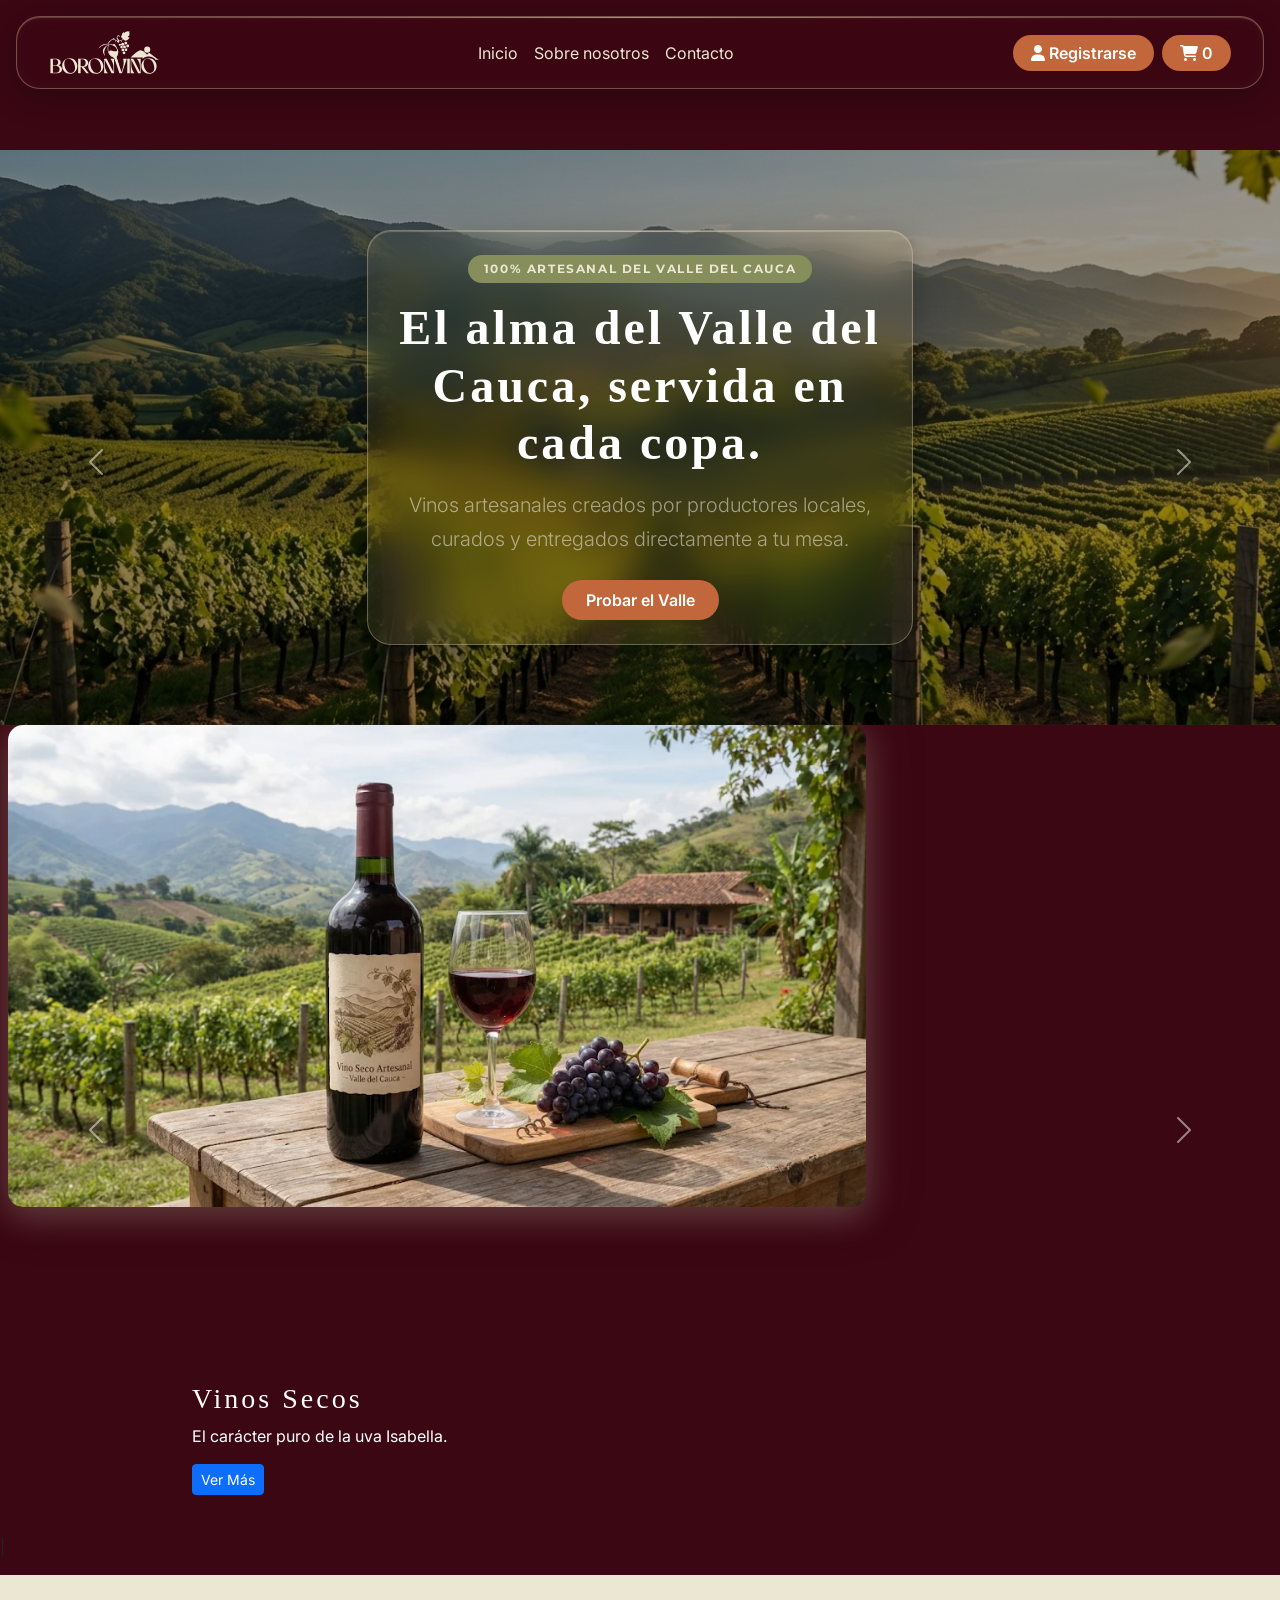
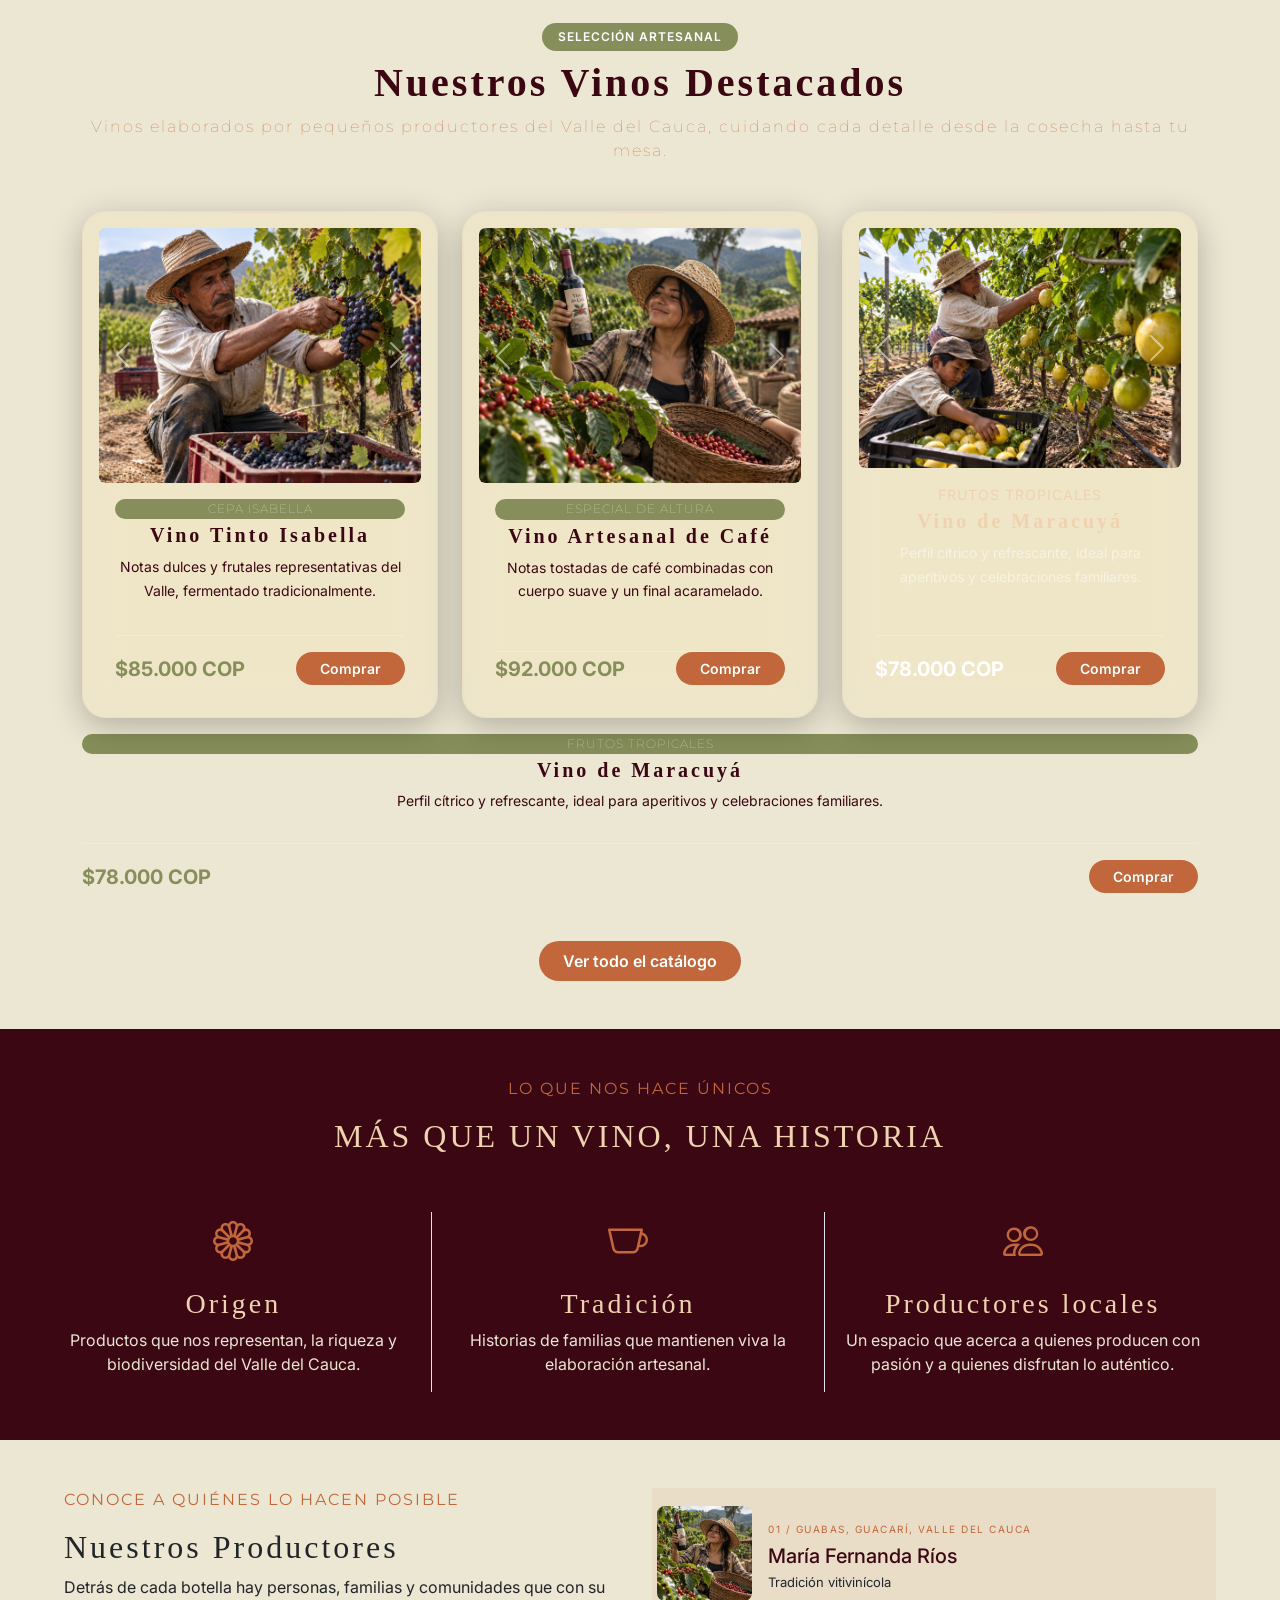
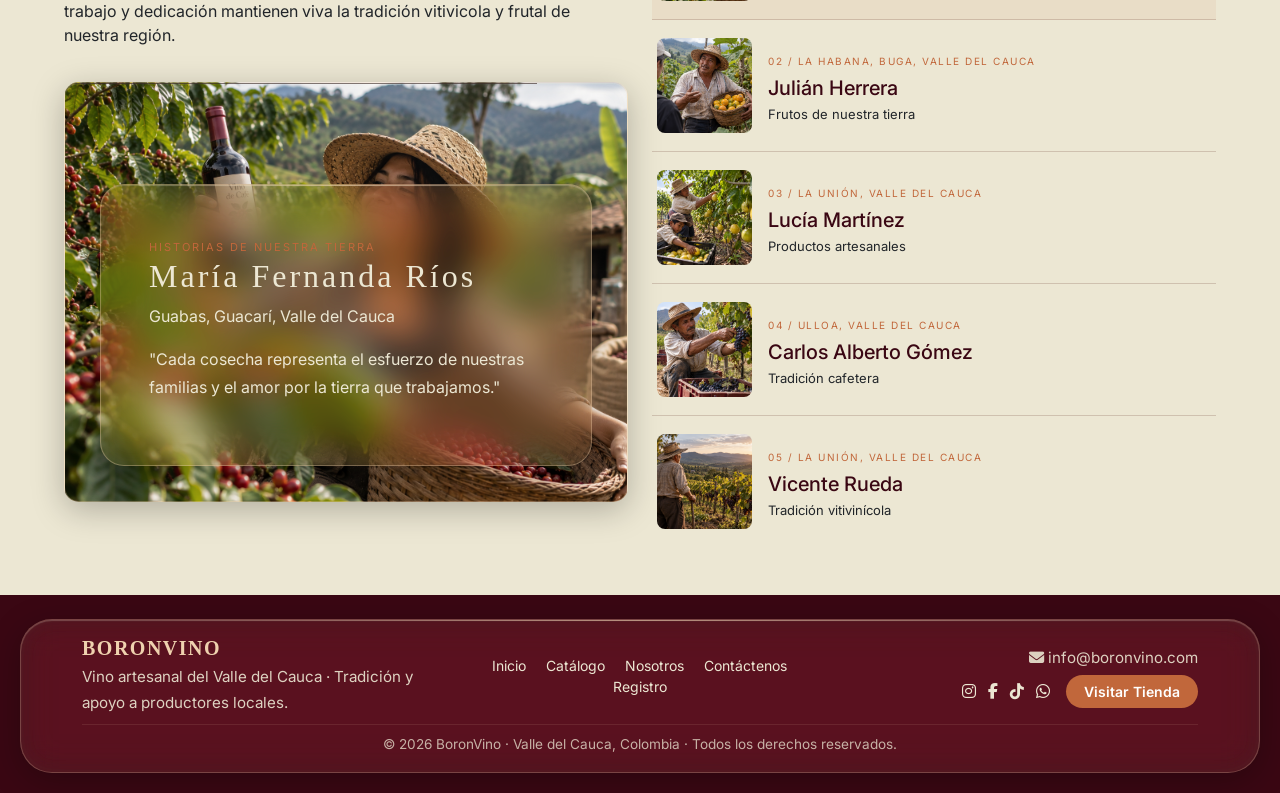
==== index.html @ 5abb2cca "Add images para carrusel Inicio - add 2 lineas de estilo para w/h del carrusel" ====
<!DOCTYPE html>
<html lang="es">

<head>
    <meta charset="UTF-8">
    <meta name="viewport" content="width=device-width, initial-scale=1.0">

    <title>Inicio | BoronVino</title>

    <!-- Google Fonts: Inter -->
    <link rel="preconnect" href="https://fonts.googleapis.com">
    <link rel="preconnect" href="https://fonts.gstatic.com" crossorigin>
    <link href="https://fonts.googleapis.com/css2?family=Inter:wght@400;500;600;700&display=swap" rel="stylesheet">
    <link href="https://fonts.googleapis.com/css2?family=Montserrat:wght@400;500;600;700&display=swap" rel="stylesheet">
    <link rel="stylesheet" href="https://cdn.jsdelivr.net/npm/bootstrap-icons@1.11.3/font/bootstrap-icons.min.css">

    <!-- Font awesome -->
    <link rel="stylesheet" href="https://cdnjs.cloudflare.com/ajax/libs/font-awesome/6.5.2/css/all.min.css">

    <!-- Bootstrap 5 -->
    <link href="https://cdn.jsdelivr.net/npm/bootstrap@5.3.8/dist/css/bootstrap.min.css" rel="stylesheet"
        integrity="sha384-sRIl4kxILFvY47J16cr9ZwB07vP4J8+LH7qKQnuqkuIAvNWLzeN8tE5YBujZqJLB" crossorigin="anonymous">

    <!-- Estilos propios -->
    <link href="assets/styles.css" rel="stylesheet">
</head>

<body class="body-solid">

    <!-- HEADER FLOTANTE -->
    <header class="header-flotante-container p-2">
        <nav class="navbar cristal navbar-expand-lg navbar-dark">
            <div class="container">
                <!-- Logo-->
                <a href="index.html" class="navbar-brand">
                    <img src="assets/imagenes/logos/logonegativo.svg" alt="Isotipo BoronVino en negativo">
                </a>
                <!-- Menu hamburguesa-->
                <button class="navbar-toggler" type="button" data-bs-toggle="collapse" data-bs-target="#menuBoronVino"
                    aria-controls="menuBoronVino" aria-expanded="false" aria-label="Abrir menú de navegación">
                    <span class="navbar-toggler-icon"></span>
                </button>


                <div class="collapse navbar-collapse" id="menuBoronVino">

                    <ul class="navbar-nav mx-auto nav-links-bv">
                        <li class="nav-item">
                            <a class="texto-blanco nav-link" href="index.html">Inicio</a>
                        </li>
                        <li class="nav-item">
                            <a class="texto-blanco nav-link" href="sobre-nosotros.html">Sobre nosotros</a>
                        </li>
                        <li class="nav-item">
                            <a class="texto-blanco nav-link" href="contactanos.html">Contacto</a>
                        </li>
                    </ul>

                    <div class="nav-acciones d-flex align-items-center gap-2">

                        <a href="registro/registro.html" class="btn btn-terracota" aria-label="Iniciar sesión">
                            <i class="fa-solid fa-user"></i>
                            <span class="btn-login-texto">Registrarse</span>
                        </a>

                        <a href="carrito/carrito.html" class="btn btn-terracota position-relative btn-carrito"
                            aria-label="Carrito de compras, 0 productos">
                            <i class="fa-solid fa-cart-shopping"></i>
                            <span class="carrito-badge">0</span>
                        </a>
                    </div>

                </div>
            </div>
        </nav>
    </header>

    <main class="main">

        <!-- Para el aside -->
        

        <!-- BANNER -->
        <section class="bannerValle d-flex align-items-center justify-content-center text-center">
            <div class="container">
                <div class="row justify-content-center">
                    <div class="col-lg-6 col-lg-6 mx-auto">

                        <div class="cristal p-4">

                            <span class="pastillaValle badge text-dark text-uppercase px-3 py-2 mb-3 rounded-pill">
                                100% Artesanal del Valle del Cauca
                            </span>

                            <h1 class="display-5 fw-bold text-white mb-3">
                                El alma del Valle del Cauca, servida en cada copa.
                            </h1>

                            <p class="lead text-white-50 mb-4">
                                Vinos artesanales creados por productores locales, curados y entregados directamente a
                                tu mesa.
                            </p>

                            <div class="d-flex flex-column flex-sm-row justify-content-center gap-3">
                                <a href="#" class="btn btn-terracota px-4 py-2">Probar el Valle</a>
                            </div>

                        </div>

                    </div>
                </div>
            </div>


        </section>

        <!-- CATEGORIAS -->
        <section>

            <!-- Carrusel para imagenes principales de Categorias -->
            <div id="carruselVinos" class="carousel slide  carrusel-valle" data-bs-ride="carousel">
                <div class="carousel-inner">

                    <!-- Cat: Vinos Secos -->
                    <div class="carousel-item text-center active">
                        <div class="categ-vino mx-2">
                            <img src="assets/imagenes/images-categorias-inicio/vino_seco_banner.webp" class="d-block w-100" alt="Vinos Secos">
                            <div class="carousel-caption text-start">
                                <h3>Vinos Secos</h3>
                                <p>El carácter puro de la uva Isabella.</p>
                                <a href="#" class="btn btn-primary btn-sm">Ver Más</a>
                            </div>
                        </div>
                    </div>

                    <!-- Cat: Vinos Semisecos -->
                    <div class="carousel-item text-center">
                        <div class="categ-vino mx-2">
                            <img src="assets/imagenes/images-categorias-inicio/vino_semiseco_banner.webp" class="d-block w-100" alt="Vinos Semisecos">
                            <div class="carousel-caption text-start">
                                <h3>Vinos Semisecos</h3>
                                <p>Equilibrio perfecto de acidez y dulzor.</p>
                                <a href="#" class="btn btn-primary btn-sm">Ver Más</a>
                            </div>
                        </div>
                    </div>

                    <!-- Cat: Vinos Dulces / Abocados -->
                    <div class="carousel-item text-center">
                        <div class="categ-vino mx-2">
                            <img src="assets/imagenes/images-categorias-inicio/vino_dulce_banner.webp" class="d-block w-100" alt="Vinos Dulces">
                            <div class="carousel-caption text-start">
                                <h3>Vinos Dulces / Abocados</h3>
                                <p>La tradición más suave del Valle.</p>
                                <a href="#" class="btn btn-primary btn-sm">Ver Más</a>
                            </div>
                        </div>
                    </div>

                    <!-- Cat: Vinos de Frutas Tropicales y Cítricas -->
                    <div class="carousel-item text-center">
                        <div class="categ-vino mx-2">
                            <img src="assets/imagenes/images-categorias-inicio/vino_citrico_banner.webp" class="d-block w-100" alt="Vinos Dulces">
                            <div class="carousel-caption text-start">
                                <h3>Vinos de Frutas Tropicales y Cítricas</h3>
                                <p>La tradición más suave del Valle.</p>
                                <a href="#" class="btn btn-primary btn-sm">Ver Más</a>
                            </div>
                        </div>
                    </div>

                </div>

                <!-- Controles (Flechas) -->
                <button class="carousel-control-prev" type="button" data-bs-target="#carruselVinos"
                    data-bs-slide="prev">
                    <span class="carousel-control-prev-icon" aria-hidden="true"></span>
                    <span class="visually-hidden">Anterior</span>
                </button>
                <button class="carousel-control-next" type="button" data-bs-target="#carruselVinos"
                    data-bs-slide="next">
                    <span class="carousel-control-next-icon" aria-hidden="true"></span>
                    <span class="visually-hidden">Siguiente</span>
                </button>
            </div> |
        </section>

        <!-- PRODUCTOS DESTACADOS (JOHAN) -->
        <section id="productos" class="productores-social py-5 mt-3" aria-labelledby="titulo-destacados">
            <div class="container">

                <!-- Encabezado adaptado a la identidad de BoronVino -->
                <div class="text-center mb-5">
                    <span class="badge rounded-pill text-uppercase px-3 py-2 mb-2 badge-artesanal">Selección
                        Artesanal</span>
                    <h2 id="titulo-destacados" class="title texto-vino display-6 fw-bold">Nuestros Vinos Destacados
                    </h2>
                    <p class="subtitle texto-terracota mx-auto">
                        Vinos elaborados por pequeños productores del Valle del Cauca, cuidando cada detalle desde la
                        cosecha hasta tu mesa.
                    </p>
                </div>

                <!-- Rejilla de tarjetas con Carrusel Automático + Flechas -->
                <div class="row g-4 justify-content-center">

                    <!-- Tarjeta 1: Vino Isabella -->
                    <div class="col-12 col-md-6 col-lg-4">
                        <article class="card h-100 cristal text-center p-3">
                            <div id="carruselProd1" class="carousel slide" data-bs-ride="carousel"
                                data-bs-interval="3500">
                                <div class="carousel-inner rounded">

                                    <!-- Diapositiva 1: Productora -->
                                    <div class="carousel-item active">
                                        <img src="assets/imagenes/images-productores/prod-4.png"
                                            class="d-block w-100 rounded img-carrusel-card"
                                            alt="Productora de uva Isabella">
                                    </div>

                                    <!-- Diapositiva 2: Botella -->
                                    <div class="carousel-item">
                                        <img src="assets/imagenes/images-carrusel-aboutUs/foto-vinoUva-aboutUs.png"
                                            class="d-block mx-auto img-fluid img-carrusel-botella"
                                            alt="Botella de Vino Isabella">
                                    </div>

                                    <!-- Diapositiva 3: Video local integrado en el marco -->
                                    <div class="carousel-item">
                                        <video class="d-block w-100 rounded video-carrusel-card" autoplay loop muted
                                            playsinline style="height: 220px; object-fit: cover;">
                                            <source src="assets/video/vid-isabella.mp4" type="video/mp4">
                                        </video>
                                    </div>

                                </div>

                                <!-- Flechas de navegación -->
                                <button class="carousel-control-prev" type="button" data-bs-target="#carruselProd1"
                                    data-bs-slide="prev">
                                    <span class="carousel-control-prev-icon" aria-hidden="true"></span>
                                    <span class="visually-hidden">Anterior</span>
                                </button>
                                <button class="carousel-control-next" type="button" data-bs-target="#carruselProd1"
                                    data-bs-slide="next">
                                    <span class="carousel-control-next-icon" aria-hidden="true"></span>
                                    <span class="visually-hidden">Siguiente</span>
                                </button>
                            </div>

                            <!-- Contenido de la tarjeta -->
                            <div class="card-body d-flex flex-column pt-3 text-center">
                                <span class="pastillaValle subtitle rounded-pill badge text-dark small mb-1"
                                    style="letter-spacing: 1px;">CEPA
                                    ISABELLA</span>
                                <h3 class="title texto-vino h5 fw-bold titulo-vino"
                                    style="font-family: serif;">Vino Tinto Isabella
                                </h3>
                                <p class="texto-vino small flex-grow-1">
                                    Notas dulces y frutales representativas del Valle, fermentado
                                    tradicionalmente.
                                </p>
                                <div
                                    class="d-flex justify-content-between align-items-center mt-3 pt-3 border-top border-light-subtle">
                                    <span class="texto-oliva fw-bold fs-5">$85.000 COP</span>
                                    <a href="contactanos.html"
                                        class="btn btn-sm btn-terracota px-4 rounded-pill">Comprar</a>
                                </div>
                            </div>
                        </article>
                    </div>

                    <!-- Tarjeta 2: Vino de Café -->
                    <div class="col-12 col-md-6 col-lg-4">
                        <article class="card h-100 cristal text-center p-3">
                            <div id="carruselProd2" class="carousel slide" data-bs-ride="carousel"
                                data-bs-interval="3500">
                                <div class="carousel-inner rounded">

                                    <!-- Diapositiva 1: Productor -->
                                    <div class="carousel-item active">
                                        <img src="assets/imagenes/images-productores/prod-1.png"
                                            class="d-block w-100 rounded img-carrusel-card" alt="Productor de café">
                                    </div>

                                    <!-- Diapositiva 2: Botella de vino -->
                                    <div class="carousel-item">
                                        <img src="assets/imagenes/images-carrusel-aboutUs/foto-vinoCafe-aboutUs.png"
                                            class="d-block mx-auto img-fluid img-carrusel-botella"
                                            alt="Botella de Vino de Café">
                                    </div>

                                    <!-- Diapositiva 3: Video Café -->
                                    <div class="carousel-item">
                                        <video class="d-block w-100 rounded video-carrusel-card" autoplay loop muted
                                            playsinline style="height: 220px; object-fit: cover;">
                                            <source src="assets/video/vid-cafe.mp4" type="video/mp4">
                                        </video>
                                    </div>

                                </div>

                                <!-- Flechas de navegación -->
                                <button class="carousel-control-prev" type="button" data-bs-target="#carruselProd2"
                                    data-bs-slide="prev">
                                    <span class="carousel-control-prev-icon" aria-hidden="true"></span>
                                    <span class="visually-hidden">Anterior</span>
                                </button>
                                <button class="carousel-control-next" type="button" data-bs-target="#carruselProd2"
                                    data-bs-slide="next">
                                    <span class="carousel-control-next-icon" aria-hidden="true"></span>
                                    <span class="visually-hidden">Siguiente</span>
                                </button>
                            </div>

                            <div class="card-body d-flex flex-column pt-3 text-center">
                                <span class="pastillaValle subtitle rounded-pill badge text-dark small mb-1"
                                    style="letter-spacing: 1px;">ESPECIAL DE
                                    ALTURA</span>
                                <h3 class="title texto-vino h5 fw-bold titulo-vino"
                                    style="font-family: serif;">Vino Artesanal de
                                    Café</h3>
                                <p class="texto-vino small desc-vino flex-grow-1">
                                    Notas tostadas de café combinadas con cuerpo suave y un final acaramelado.
                                </p>
                                <div
                                    class="d-flex justify-content-between align-items-center border-top border-light-subtle">
                                    <span class="texto-oliva fw-bold fs-5">$92.000 COP</span>
                                    <a href="contactanos.html"
                                        class="btn btn-sm btn-terracota px-4 rounded-pill">Comprar</a>
                                </div>
                            </div>
                        </article>
                    </div>

                    <!-- Tarjeta 3: Vino de Maracuyá -->
                    <div class="col-12 col-md-6 col-lg-4">
                        <article class="card h-100 cristal text-center p-3">
                            <div id="carruselProd3" class="carousel slide" data-bs-ride="carousel"
                                data-bs-interval="3500">
                                <div class="carousel-inner rounded">

                                    <!-- Diapositiva 1: Productor -->
                                    <div class="carousel-item active">
                                        <img src="assets/imagenes/images-productores/prod-3.png"
                                            class="d-block w-100 rounded img-carrusel-card" alt="Productor de maracuyá">
                                    </div>

                                    <!-- Diapositiva 2: Botella de vino -->
                                    <div class="carousel-item">
                                        <img src="assets/imagenes/images-carrusel-aboutUs/foto-vinoMaracuya-aboutUs.png"
                                            class="d-block mx-auto img-fluid img-carrusel-botella"
                                            alt="Botella de Vino Tropical">
                                    </div>

                                    <!-- Diapositiva 3: Video Maracuyá -->
                                    <div class="carousel-item">
                                        <video class="d-block w-100 rounded video-carrusel-card" autoplay loop muted
                                            playsinline style="height: 220px; object-fit: cover;">
                                            <source src="assets/video/vid-maracuya.mp4" type="video/mp4">
                                        </video>
                                    </div>

                                </div>

                <!-- Flechas de navegación -->
                <button class="carousel-control-prev" type="button" data-bs-target="#carruselProd3" data-bs-slide="prev">
                  <span class="carousel-control-prev-icon" aria-hidden="true"></span>
                  <span class="visually-hidden">Anterior</span>
                </button>
                <button class="carousel-control-next" type="button" data-bs-target="#carruselProd3" data-bs-slide="next">
                  <span class="carousel-control-next-icon" aria-hidden="true"></span>
                  <span class="visually-hidden">Siguiente</span>
                </button>
              </div>

              <div class="card-body d-flex flex-column pt-3 text-center">
                <span class="text-uppercase small texto-cepa mb-1" style="color: var(--crema-suave, #EFD2AF); letter-spacing: 1px;">FRUTOS TROPICALES</span>
                <h3 class="card-title h5 fw-bold titulo-vino" style="color: var(--crema-suave, #EFD2AF); font-family: serif;">Vino de Maracuyá</h3>
                <p class="card-text small desc-vino flex-grow-1 text-white-50">
                  Perfil cítrico y refrescante, ideal para aperitivos y celebraciones familiares.
                </p>
                <div class="d-flex justify-content-between align-items-center mt-3 pt-3 border-top border-light-subtle">
                  <span class="fw-bold fs-5 text-white">$78.000 COP</span>
                  <a href="contactanos.html" class="btn btn-sm btn-terracota px-4 rounded-pill" id="btnAddCarrito">Comprar</a>
                </div>
              </div>
            </article>
          </div>
                                <!-- Flechas de navegación -->
                                <button class="carousel-control-prev" type="button" data-bs-target="#carruselProd3"
                                    data-bs-slide="prev">
                                    <span class="carousel-control-prev-icon" aria-hidden="true"></span>
                                    <span class="visually-hidden">Anterior</span>
                                </button>
                                <button class="carousel-control-next" type="button" data-bs-target="#carruselProd3"
                                    data-bs-slide="next">
                                    <span class="carousel-control-next-icon" aria-hidden="true"></span>
                                    <span class="visually-hidden">Siguiente</span>
                                </button>
                            </div>

                            <div class="card-body d-flex flex-column pt-3 text-center">
                                <span class="pastillaValle subtitle rounded-pill badge text-dark small mb-1"
                                    style="letter-spacing: 1px;">FRUTOS
                                    TROPICALES</span>
                                <h3 class="title texto-vino h5 fw-bold titulo-vino"
                                    style="font-family: serif;">Vino de Maracuyá
                                </h3>
                                <p class="texto-vino small desc-vino flex-grow-1">
                                    Perfil cítrico y refrescante, ideal para aperitivos y celebraciones familiares.
                                </p>
                                <div
                                    class="d-flex justify-content-between align-items-center mt-3 pt-3 border-top border-light-subtle">
                                    <span class="texto-oliva fw-bold fs-5">$78.000 COP</span>
                                    <a href="contactanos.html"
                                        class="btn btn-sm btn-terracota px-4 rounded-pill">Comprar</a>
                                </div>
                            </div>
                        </article>
                    </div>

                </div>

                <!-- Botón al catálogo general -->
                <div class="text-center mt-5">
                    <a href="catalogo.html" class="btn btn-terracota px-4 py-2 rounded-pill">Ver todo el
                        catálogo</a>
                </div>

            </div>
        </section>

        <!-- PRUEBA SOCIAL -->
        <section class="prueba-social">

            <!-- PRIMERA PARTE - ORIGEN -->
            <div class="text-center">
                <div class="origen-titulo py-5">
                    <p>LO QUE NOS HACE ÚNICOS</p>
                    <h2 class="texto-crema text-uppercase">Más que un vino, una historia</h2>
                </div>

                <div class="row col-12 px-5 pb-5 align-items-center">

                    <div class="col-md-4">
                        <i class="bi bi-flower1 icono-origen"></i>
                        <h3 class="texto-crema">Origen</h3>
                        <p class="texto-blanco">Productos que nos representan, la riqueza y biodiversidad del Valle del Cauca.</p>
                    </div>

                    <div class="col-md-4 border-start border-end">

                        <i class="bi bi-cup icono-origen"></i>
                        <h3 class="texto-crema">Tradición</h3>
                        <p class="texto-blanco">Historias de familias que mantienen viva la elaboración artesanal.</p>
                    </div>

                    <div class="col-md-4">

                        <i class="bi bi-people icono-origen"></i>
                        <h3 class="texto-crema">Productores locales</h3>
                        <p class="texto-blanco">Un espacio que acerca a quienes producen con pasión y a quienes disfrutan lo auténtico.</p>
                    </div>

                </div>
            </div>

            <!-- SEGUNDA PARTE - PRODUCTORES E HISTORIAS -->
            <div class="productores-social py-5">
                <div class="row px-6">

                    <div class="col-12 col-md-6">
                        <div class="origen-titulo">
                            <p>CONOCE A QUIÉNES LO HACEN POSIBLE</p>
                            <h2>Nuestros Productores</h2>
                        </div>

                        <p>Detrás de cada botella hay personas, familias y comunidades que con su trabajo y dedicación
                            mantienen viva la tradición vitivicola y frutal de nuestra región.</p>

                        <div class="cristal" id="productorDestacado">

                            <div class="destacado-contenido">

                                <div class="cristal p-5">

                                    <span class="etiqueta-testimonio">
                                        HISTORIAS DE NUESTRA TIERRA
                                    </span>

                                    <h2 id="nombreDestacado">
                                        María Fernanda Ríos
                                    </h2>

                                    <p id="ubicacionDestacado">
                                        Valle del Cauca
                                    </p>

                                    <div class="separador-destacado"></div>

                                    <p id="textoDestacado">
                                        Cada cosecha representa el esfuerzo de nuestras familias
                                        y el amor por la tierra que trabajamos.
                                    </p>
                                </div>

                            </div>
                        </div>
                    </div>

                    <!-- PRODUCTORES -->
                    <div class="col-12 col-md-6">

                        <ul class="list-group list-group-flush lista-productores" id="listaProductores">

                            <!-- JAVASCRIPT INSERTARÁ LOS PRODUCTORES AQUÍ -->

                        </ul>
                    </div>

                </div>

            </div>
        </section>

    </main>

    <!-- FOOTER -->
    <footer class="footer-boronvino cristal mt-4 py-3">
        <div class="container">
            <div class="row g-3 align-items-center text-center text-md-start">

                <!-- Columna 1: Marca -->
                <div class="col-12 col-md-4">
                    <h5 class="fw-bold mb-1 footer-brand">BORONVINO</h5>
                    <p class="small mb-0 footer-text">
                        Vino artesanal del Valle del Cauca · Tradición y apoyo a productores locales.
                    </p>
                </div>

                <!-- Columna 2: Navegación -->
                <div class="col-12 col-md-4 text-center">
                    <ul class="list-inline mb-0 small footer-menu">
                        <li class="list-inline-item mx-2"><a href="index.html" class="footer-link">Inicio</a></li>
                        <li class="list-inline-item mx-2"><a href="catalogo.html" class="footer-link">Catálogo</a></li>
                        <li class="list-inline-item mx-2"><a href="sobre-nosotros.html" class="footer-link">Nosotros</a></li>
                        <li class="list-inline-item mx-2"><a href="contactanos.html" class="footer-link">Contáctenos</a></li>
                        <li class="list-inline-item mx-2"><a href="registro/registro.html" class="footer-link">Registro</a></li>
                    </ul>
                </div>

                <!-- Columna 3: Contacto y redes -->
                <div class="col-12 col-md-4 text-md-end">
                    <p class="small mb-1 footer-text">
                        <i class="fa-solid fa-envelope me-1"></i>info@boronvino.com
                    </p>
                    <div class="d-flex justify-content-center justify-content-md-end align-items-center gap-3">
                        <div class="footer-social">
                            <a href="#" target="_blank" class="footer-link me-2" aria-label="Instagram"><i class="fa-brands fa-instagram"></i></a>
                            <a href="#" target="_blank" class="footer-link me-2" aria-label="Facebook"><i class="fa-brands fa-facebook-f"></i></a>
                            <a href="#" target="_blank" class="footer-link me-2" aria-label="TikTok"><i class="fa-brands fa-tiktok"></i></a>
                            <a href="#" target="_blank" class="footer-link" aria-label="WhatsApp"><i class="fa-brands fa-whatsapp"></i></a>
                        </div>
                        <a href="catalogo.html" class="btn btn-sm btn-terracota">Visitar Tienda</a>
                    </div>
                </div>

            </div>

            <hr class="my-2 footer-divider">

            <div class="text-center">
                <p class="m-0 small footer-copy">&copy; 2026 BoronVino · Valle del Cauca, Colombia · Todos los derechos reservados.</p>
            </div>
        </div>
    </footer>

    <!-- Bootstrap JS -->
     <script src="https://cdn.jsdelivr.net/npm/bootstrap@5.3.8/dist/js/bootstrap.bundle.min.js"></script>
     <script src="js/lista-productores.js"></script>
     <script type="module" src="js/carritoVistaLateral.js"></script>

</body>

</html>
---- assets/styles.css ----
/* RESET Y CONFIGURACION */

* {
  box-sizing: border-box;
}

@font-face {
  font-family: 'Eugusto';
  src: url('fonts/Eugusto%20Free%20Font.otf') format('opentype');
  font-weight: normal;
  font-style: normal;
}

:root {
  --vino-tinto: #3A0713;
  --blanco-marfil: #ECE7D3;
  --crema-suave: #EFD2AF;
  --terracota: #C1673B;
  --verde-oliva: #868E5B;

  --font-title: 'Eugusto', serif;
  --font-subtitle: 'Montserrat', sans-serif;
  --font-text: 'Inter', sans-serif;

}

/* ESTILOS GENERALES */

body {
  margin: 0;
  min-height: 100vh;
  display: flex;
  flex-direction: column;
  background-color: var(--vino-tinto);
  background-image: url("./imagenes/images-fondos/fondo222222.png");
  background-position: center top;
  background-repeat: no-repeat;
  background-size: cover;
  background-attachment: fixed;
}

/* CLASE BODY SIN FONDO */

.body-solid {
  background-image: none;
  background-color: var(--vino-tinto);
}

.main {
  padding-top: 150px;
}

/* TEXTOS */

h1,
h2,
h3 {
  font-family: var(--font-title);
  letter-spacing: 3px;
}

body,
p,
a,
button,
input {
  font-family: var(--font-text);
}

/* COMPONENTES REUTILZIABLES */

.title {
  font-family: var(--font-title);
}

.subtitle {
  font-family: var(--font-subtitle);
  letter-spacing: 2px;
  font-weight: lighter;
}

.icono-blanco {
  color: var(--blanco-marfil);
  font-size: 1rem;
}

/* COLORES PARA TEXTOS */

.texto-vino {
  color: var(--vino-tinto);
}

.texto-oliva {
  color: var(--verde-oliva);
}

.texto-terracota {
  color: var(--terracota);
}

.texto-crema {
  color: var(--crema-suave);
}

.texto-blanco {
  color: var(--blanco-marfil);
}

/* Efecto cristal BoronVino */

.cristal {

  /* Vidrio translúcido */
  background: rgba(239, 210, 175, 0.08);

  /* Desenfoque del fondo */
  backdrop-filter: blur(18px) saturate(150%);
  -webkit-backdrop-filter: blur(18px) saturate(150%);

  /* Borde iluminado */
  border: 1px solid rgba(239, 210, 175, 0.35);
  border-radius: 24px;

  /* Profundidad y reflejos */
  box-shadow:
    0 8px 32px rgba(0, 0, 0, 0.25),
    inset 0 1px 1px rgba(236, 231, 211, 0.25),
    inset 0 0 20px rgba(239, 210, 175, 0.03);

  color: var(--blanco-marfil);
  position: relative;
  overflow: hidden;
}

.hero-content {
  width: 75%;
  margin: 0 auto;
  padding: 1rem 1.5rem;
  display: flex;
  align-items: center;
  justify-content: space-between;
  gap: 1rem;
}

.hero-content button {
  color: var(--blanco-marfil);
  background-color: var(--terracota);
  border-color: var(--vino-tinto);
  box-shadow: 0 0 20px var(--vino-tinto);
}

.hero-content h4 {
  flex-grow: 1;
  text-align: center;
  margin: 0;
  color: var(--crema-suave);
  text-shadow: 0 0 6px var(--blanco-marfil);
}

/* NAVBAR FLOTANTE (JOHAN)*/

/* color en la nav con el efecto cristal */
.header-flotante-container .navbar.cristal {

  background: color-mix(in srgb, var(--vino-tinto) 80%, transparent) !important;

  backdrop-filter: blur(15px) saturate(120%) !important;
  -webkit-backdrop-filter: blur(15px) saturate(120%) !important;

}

.header-flotante-container {
  position: fixed;
  top: 0.5rem;
  left: 50%;
  transform: translateX(-50%);
  width: min(100% - 1rem, 87.5rem);
  z-index: 99999;
}

.header-flotante-container .navbar>.container {
  width: calc(100% - 40px);
  max-width: 80rem;
  min-height:3rem;
  display: flex;
  align-items: center;
  justify-content: space-between;
  gap: 1.5rem;
}

.nav-links {
  display: flex;
  align-items: center;
  gap: clamp(0.75rem, 2vw, 1.875rem);
  list-style: none;
  white-space: nowrap;
}

/*ANIMACIÓN Y ESTADO ACTIVO DE ENLACES (JOHAN) */

.nav-links a {
  position: relative;
  text-decoration: none;
  color: var(--blanco-marfil);
  font-weight: 500;
  font-size: 0.95rem;
  transition: color 0.3s ease;
  padding-bottom: 4px;
  
}

/* Línea animada inferior al pasar el cursor */

.nav-links a::after {
  content: "";
  position: absolute;
  bottom: 0;
  left: 0;
  width: 0;
  height: 2px;
  background-color: var(--terracota);
  transition: width 0.3s ease;
}

/* Muestra la línea completa si pasas el mouse o si es la página activa */

.nav-links a:hover::after,
.nav-links a.active::after {
  width: 100%;
}

.nav-links a:hover,
.nav-links a.active {
  color: var(--crema-suave);
}

/* Reflejo sutil en la parte superior */

.cristal::before {
  content: "";
  position: absolute;
  top: 0;
  left: 8%;
  width: 84%;
  height: 1px;

  background: linear-gradient(90deg,
      transparent,
      rgba(239, 210, 175, 0.55),
      transparent);
}

.cristal p {
  line-height: 1.7;
}

/* ESTILOS DE BOTONES */

.btn-terracota {
  background-color: var(--terracota);
  color: #ffffff;
  border-radius: 20px;
  padding: 6px 18px;
  font-weight: 600;
  text-decoration: none;
  border: none;
  transition: opacity 0.2s ease, transform 0.2s ease;
}

.btn-terracota:hover {
  background-color: var(--verde-oliva);
  color: #ffffff;
  transform: scale(1.03);
}

.btn-tabla {
  width: 29px;
  height: 29px;
  display: inline-flex;
  justify-content: center;
  align-items: center;
  border-radius: 6px;
  font-size: 15px;
  cursor: pointer;
  transition: 0.2s ease;
}

.btn-tabla:hover {
  transform: translateY(-2px);
  filter: brightness(0.92);
}

.btn-editar {
  background-color: #f7e0d3;
  border: 1px solid #d88c77;
  color: #762f2c;
}

.btn-eliminar {
  background-color: #a92230;
  border: 1px solid #a92230;
  color: white;
}

/* ESTILOS PARA EL CARRUSEL (ANDRES) SOBRE NOSOTROSS*/

.categ-vino {
  height: 90vh;
  width: 67vw;
}

.carousel-item img {
  object-fit: contain;
  margin: 0 auto;
  border-radius: 15px;
  box-shadow:
    0 10px 30px rgba(104, 69, 69, 0.7),
    0 0 50px rgba(112, 71, 71, 0.5);
  transition: transform 0.3s ease;
}

.carousel-item img:hover {
  transform: scale(1.05);
} 

#nuestros-vinos {
  background-color: rgba(51, 21, 16, 0.60);
  width: 80%;
  margin: 30px auto;
  border-radius: 20px;
  padding: 20px 0;
  border: 1px solid rgba(239, 210, 175, 0.35);
  border-radius: 24px;
  backdrop-filter: blur(30px) saturate(200%);
  -webkit-backdrop-filter: blur(30px) saturate(150%);
}

/* Indicador de foco accesible para enlaces y botones del Header/Footer */

.nav-links a:focus-visible,
.nav-acciones a:focus-visible,
.footer-link:focus-visible {
  outline: 2px solid var(--terracota);
  outline-offset: 4px;
  border-radius: 4px;
}

/*RESPONSIVE HEADER - CELULARES (JOHAN)*/

@media (max-width: 768px) {
  .header-flotante-container {
    top: 10px;
    width: calc(100% - 20px);
  }

  .header-flotante-container .navbar>.container {
    padding: 6px 12px;
    gap: 10px;
    min-height: 42px;
  }

  .nav-links {
    gap: 12px;
  }

  .nav-links a {
    font-size: 0.82rem;
  }

  /* En pantallas móviles muestra solo los 3 accesos clave */
  .nav-links li:not(:first-child):not(:nth-last-child(2)):not(:last-child) {
    display: none;
  }

  .btn-terracota {
    padding: 4px 10px;
    font-size: 0.8rem;
  }
}

/* LOGO MÁS GRANDE */

.header-flotante-container .navbar-brand img {
  height: 45px;
  width: auto;
  max-width: none;
  object-fit: contain;
  display: block;
}

/* CLASE EQUIPO */

.equipo {
  background: rgba(58, 7, 19, 0.94);
  color: var(--blanco-marfil);
  padding: 55px 35px;
  border: 1px solid rgba(239, 210, 175, 0.2);
  border-radius: 24px;
}

/* FOOTER (JOHAN) */

.footer-boronvino {
  width: calc(100% - 40px);
  margin: 60px auto 20px;
  padding: 40px 0 20px;
  border: 1px solid rgba(239, 210, 175, 0.25);
  border-radius: 32px;
  color: var(--blanco-marfil);
}

.footer-link {
  text-decoration: none;
  color: var(--blanco-marfil);
  transition: color 0.2s ease;
}

.footer-link:hover {
  color: var(--terracota);
}

/* Dar contraste legible a la sección origen sobre el fondo oscuro */
#origen h2 {
  color: var(--vino-tinto);
  text-shadow: 0 2px 8px rgba(0, 0, 0, 0.7);
}

#origen p {
  color: var(--vino-tinto);
  text-align: justify;
}

.footer-brand {
  color: var(--crema-suave);
  letter-spacing: 1.5px;
  font-family: var(--font-title);
}

.footer-subtitle {
  color: var(--crema-suave);
  font-size: 1.1rem;
}

.footer-text {
  color: var(--blanco-marfil);
  font-size: 0.95rem;
  line-height: 1.6;
  opacity: 0.9;
}

.footer-menu {
  padding: 0;
  margin: 0;
}

.footer-divider {
  border-color: rgba(239, 210, 175, 0.25);
  opacity: 0.4;
}

.footer-copy {
  color: var(--blanco-marfil);
  font-size: 0.85rem;
  opacity: 0.75;
}

/* ESTILOS DEL ACORDION*/

.accordion-button,
.accordion-button:not(.collapsed),
.accordion-body,
.accordion-item {
  background-color: transparent;
  color: var(--vino-tinto);
}

.accordion-button {
  box-shadow: none;
  transition: color 0.3s ease, background-color 0.3s ease;
  border-radius: 3rem;
}

.accordion-button:focus {
  box-shadow: none;
  border-color: none;
  color: var(--terracota);
  background-color: rgba(193, 103, 59, 0.08);
}

.accordion-item {
  border-color: transparent;
}

.accordion-item button {
  font-family: var(--font-title);
  letter-spacing: 1px;
  font-weight: bold;
  color: var(--terracota);
}

.accordion-body {
  animation: aparecerTexto 0.35s ease;
}

@keyframes aparecerTexto {
  from {
    opacity: 0;
    transform: translateY(-5px);
  }

  to {
    opacity: 1;
    transform: translateY(0);
  }
}

.preguntas {
  background-color: var(--crema-suave);
  border-radius: 24px;
  color: var(--vino-tinto);
  border: 1px solid rgba(239, 210, 175, 0.2);
}

.texto-ayuda {
  color: var(--crema-suave);
  opacity: 1;
  font-family: var(--font-text);
  font-size: 0.875rem;
  font-style: italic;
}

/*------ ESTILOS PARA ELEMENTOS DEL FORMULARIO ------*/

.form-label {
  font-family: var(--font-title);
  letter-spacing: 1px;
  font-weight: lighter;
}

/* ================= INDEX ================= */
.origen-social {
  background-color: var(--vino-tinto);
  font-weight: lighter;
  color: var(--blanco-marfil);
}

.origen-titulo p {
  font-family: var(--font-subtitle);
  color: var(--terracota);
  letter-spacing: 2px;
}

.icono-origen {
  font-size: 40px;
  color: var(--terracota);
  display: inline-block;
  margin-bottom: 15px;
}

.origen-social .border-start,
.origen-social .border-end {
  border-color: var(--crema-suave) !important;
}

.productores-social {
  padding: clamp(2rem, 5vw, 6rem);
  background-color: var(--blanco-marfil);
}

.lista-productores {
  background: transparent;
}

.lista-productores .list-group-item {
  background: transparent;
  border-color: rgba(94, 45, 35, 0.2);
  padding: 18px 5px;
  transition: all 0.3s ease;
}

.foto-productor {
  width: 95px;
  height: 95px;
  object-fit: cover;
  border-radius: 8px;
}

.info-productor span {
  font-size: 10px;
  letter-spacing: 1.5px;
  color: var(--terracota);
}

.info-productor h5 {
  color: var(--vino-tinto);
  margin: 5px 0;
}

.info-productor p {
  margin: 0;
  font-size: 13px;
}

.lista-productores i {
  color: var(--terracota);
  font-size: 20px;
}

.lista-productores .list-group-item:hover {
  padding-left: 15px;
  background-color: rgba(193, 103, 59, 0.07);
}

.testimonio-productor {
  padding: 25px;
  border-left: 3px solid var(--terracota);
  background-color: rgba(193, 103, 59, 0.07);
  min-height: 190px;
}

.etiqueta-testimonio {
  font-size: 11px;
  letter-spacing: 2px;
  color: var(--terracota);
}

#contenidoTestimonio {
  margin-top: 20px;
  opacity: 1;
  transform: translateY(0);
  transition: opacity .35s ease, transform .35s ease;
}

#contenidoTestimonio.animando {
  opacity: 0;
  transform: translateY(12px);
}

.productor-item {
  background: transparent;
  color: inherit;
  text-align: left;
  transition: background-color .3s ease;
}

.productor-item:hover,
.productor-item.activo {
  background-color: rgba(193, 103, 59, 0.08);
}

.productor-item:focus-visible {
  outline: 2px solid var(--terracota);
  outline-offset: 3px;
}

#productorDestacado.cristal {
  position: relative;
  min-height: 420px;
  margin-top: 35px;
  padding: 35px;

  display: flex;
  align-items: flex-end;

  background-image: url("img-productores/prod-1.png");
  background-size: cover;
  background-position: center;
  background-repeat: no-repeat;

  border-radius: 15px;
  overflow: hidden;

  color: var(--blanco-marfil);

  transition: background-image 0.4s ease;
}

#productorDestacado.cristal::before {
  content: "";
  position: absolute;
  inset: 0;

  background: linear-gradient(to top,
      rgba(35, 15, 12, 0.95),
      rgba(35, 15, 12, 0.15));

  z-index: 0;
}

.destacado-contenido {
  opacity: 1;
  transform: translateY(0);

  transition:
    opacity 0.35s ease,
    transform 0.35s ease;
}

.destacado-contenido.animando {
  opacity: 0;
  transform: translateY(15px);
}

/* PRODUCTOS DESTACADOS - PALETA BORONVINO (JOHAN) */

.badge-artesanal {
  background-color: var(--verde-oliva, #5D5F0E);
  color: #ffffff;
  font-weight: 600;
  letter-spacing: 1px;
}

/* Estilos Banner */

.bannerValle {
  min-height: 60vh;
  background: linear-gradient(rgba(0, 0, 0, 0.4), rgba(0, 0, 0, 0.4)),
    url('imagenes/images-fondos/fondobanner.jpg') center/cover no-repeat;
    /*url('/assets/imagenes/images-fondos/fondobanner.jpg') center/cover no-repeat;*/
  padding-top: 80px;
  padding-bottom: 80px;
}

.pastillaValle {
  background-color: var(--verde-oliva);
  color: var(--blanco-marfil)!important;
  font-family: var(--font-subtitle)!important;
  letter-spacing: 0.1rem;
}

/* TABLA DE PRODUCTOS - ADMIN */

.tabla-contenedor {
  background: rgba(255, 248, 238, 0.95);
  border: 1px solid #d9c0a7;
  border-radius: 16px;
  padding: 20px;
  box-shadow: 0 8px 25px rgba(35, 10, 10, 0.15);
  overflow: hidden;
}

/* Encabezado */

.tabla-encabezado {
  display: flex;
  justify-content: space-between;
  align-items: center;
  gap: 15px;
  margin-bottom: 18px;
}

.tabla-encabezado h2 {
  color: #481c22;
  font-family: var(--fuente-titulos);
  font-size: 1.5rem;
  margin: 0;
}

.tabla-encabezado p {
  color: #85665b;
  font-size: 0.85rem;
  margin: 5px 0 0;
}

#buscador-productos {
  max-width: 220px;
  border: 1px solid #c9aa91;
  border-radius: 20px;
  background-color: #fffaf4;
  font-size: 0.85rem;
}

/* Tabla */

#tabla-productos {
  width: 100%;
  margin-bottom: 0;
  font-size: 0.85rem;
  white-space: nowrap;
  border-collapse: separate;
  border-spacing: 0;
}

/* Cabecera */

#tabla-productos thead th {
  background-color: #ead8ca;
  color: var(--vino-tinto);
  font-weight: 700;
  padding: 12px 10px;
  border-bottom: 1px solid #d8bdab;
}

/* Cuerpo */

#tabla-productos tbody td {
  padding: 10px;
  vertical-align: middle;
  border-bottom: 1px solid var(--blanco-marfil);
  background-color: transparent;
  color: var(--blanco-marfil);
  font-family: var(--font-subtitle);
}

#tabla-productos tr>*:first-child {
  border-radius: 10px 0 0 10px;
}

#tabla-productos tr>*:last-child {
  border-radius: 0 10px 10px 0;
}

/* Efecto hover */

#tabla-productos tbody tr:hover td {
  background-color: var(--blanco-marfil);
  transition: background-color 0.2s ease;
  color: var(--vino-tinto);
}

/* Miniaturas */

#tabla-productos img {
  width: 32px;
  height: 45px;
  object-fit: contain;
}

/* Categorías */

.categoria-etiqueta {
  display: inline-block;
  padding: 5px 12px;
  border-radius: 20px;
  font-size: 0.75rem;
  font-weight: 600;
}

.categoria-tintos {
  background-color: #edc5c0;
  color: #782d32;
}

.categoria-blancos {
  background-color: #e6e5bd;
  color: #5c592b;
}

.categoria-otros {
  background-color: #dfc9e6;
  color: #674075;
}

/* Acciones */

.acciones-tabla {
  display: flex;
  gap: 7px;
  justify-content: center;
}

/* Categorías */

#tabla-productos .campo-categoria .form-select {
  width: auto;
  min-width: 65px;
  padding: 4px 22px 4px 10px;
  border: none;
  border-radius: 20px;
  font-size: 0.75rem;
  font-weight: 600;
  opacity: 1;
  cursor: default;
  background-position: right 6px center;
}

.imagen-producto {
  width: 32px;
  height: 45px;
  object-fit: contain;
  display: block;
  margin: auto;
}

/* AJUSTES DE ALERTAS PARA SWEET ALERT */

.alerta-pequena {
  font-family: var(--font-subtitle) !important;
  font-size: 12px !important;
  border-radius: 10px !important;
  background-color: var(--blanco-marfil);
  color: var(--vino-tinto);
}

.alerta-pequena .swal2-title {
  font-family: var(--font-subtitle) !important;
  font-size: 13px !important;
  font-weight: 500 !important;
  margin: 0.3em !important;
}

.alerta-pequena .swal2-html-container {
  font-family: var(--font-subtitle) !important;
}

.alerta-pequena .swal2-icon {
  width: 22px !important;
  height: 22px !important;
  margin: 0 8px 0 0 !important;
}

/* TARKETAS GIRATORIAS */

.flip-card {
  border: none;
  border-radius: 2rem;
  width: 100%;
  height: auto;
  max-width: 10rem;
  height: 13rem;
  position: relative;
  cursor: pointer;
  perspective: 60rem;
  transform-style: preserve-3d;
  transition: rotate 500ms linear;
}

.flip-card.show {
  rotate: y 180deg;
}

.flip-card-front,
.flip-card-back {
  border: none;
  border-radius: 2rem;
  position: absolute;
  inset: 0;
  display: grid;
  place-content: center;
  backface-visibility: hidden;
  overflow: hidden;
}

.flip-card-front {
  background-color: var(--blanco-marfil);
}

.flip-card-front img {
  width: 100%;
  height: 100%;
  object-fit: cover;
  position: absolute;
  inset: 0;
}

.flip-card-back {
  background-color: var(--crema-suave);
  rotate: y 180deg;
  padding: 0.5rem;
}
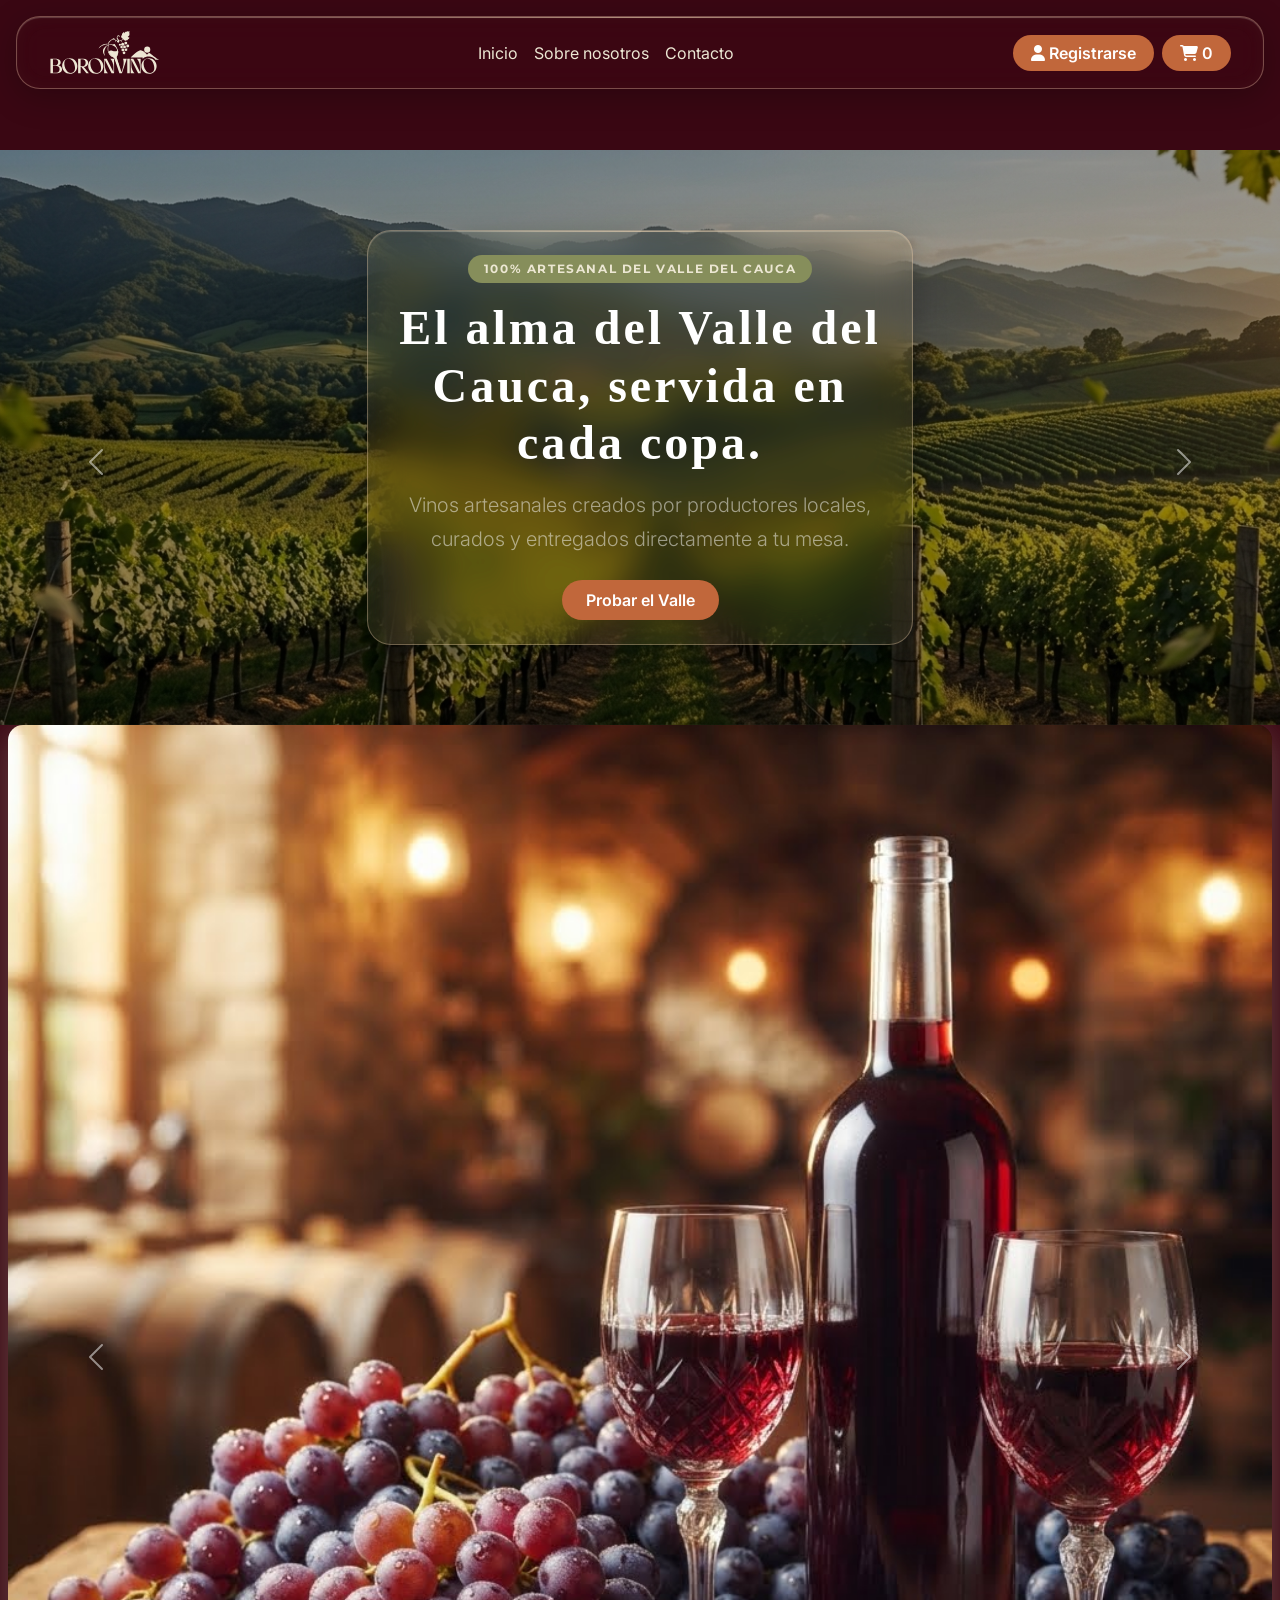
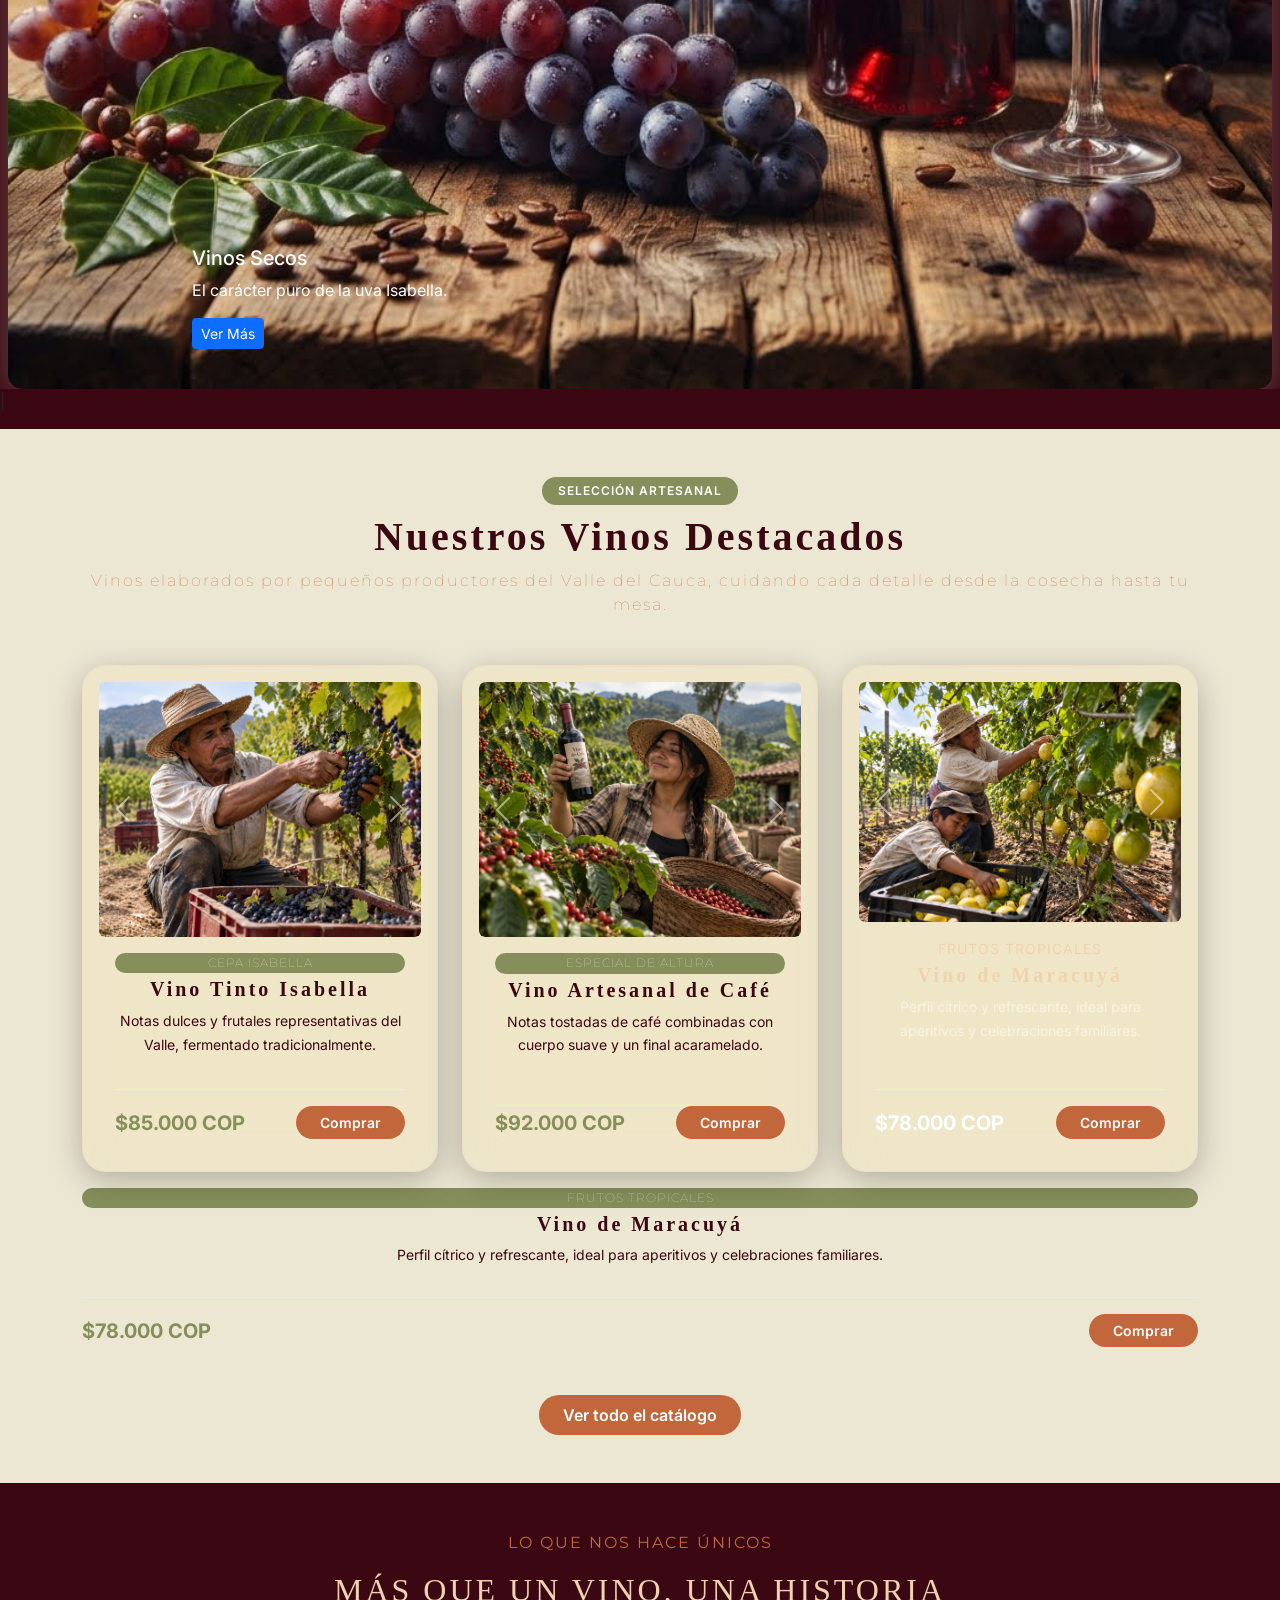
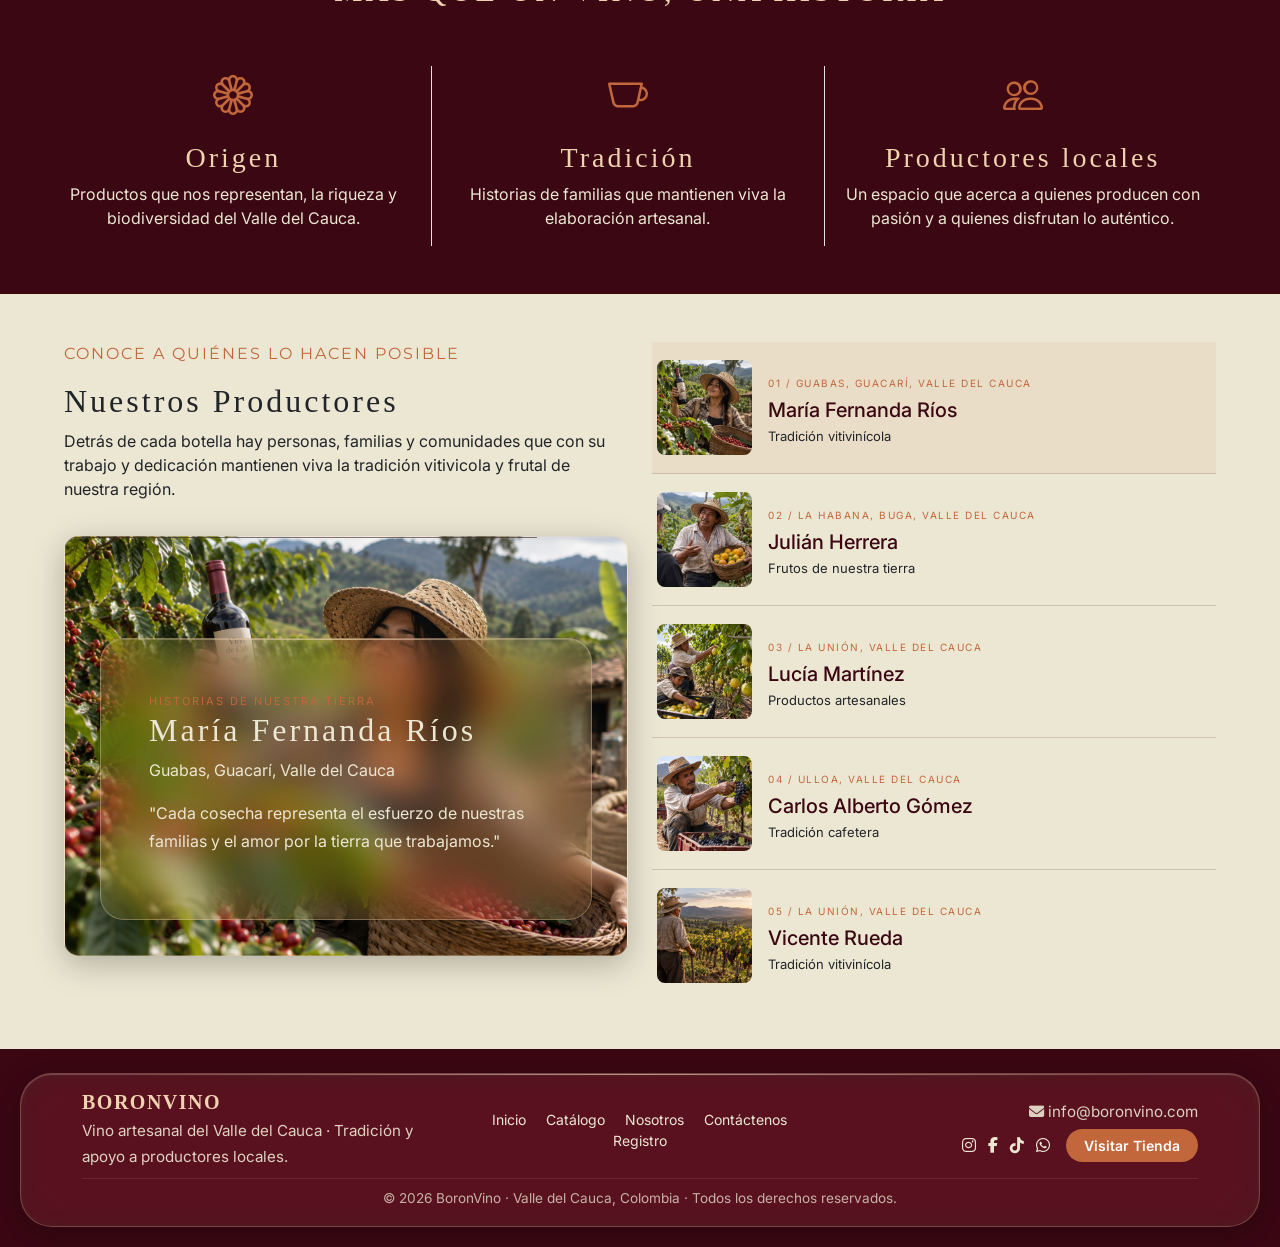
==== commit cd55ee4a: "Revert "Merge pull request #94 from soymichalle/andres-felipe"" ====
--- a/index.html
+++ b/index.html
@@ -118,15 +118,16 @@
         <section>
 
             <!-- Carrusel para imagenes principales de Categorias -->
-            <div id="carruselVinos" class="carousel slide  carrusel-valle" data-bs-ride="carousel">
+            <div id="carruselVinos" class="carousel slide carrusel-valle" data-bs-ride="carousel">
                 <div class="carousel-inner">
 
                     <!-- Cat: Vinos Secos -->
-                    <div class="carousel-item text-center active">
+                    <div class="carousel-item active">
                         <div class="categ-vino mx-2">
-                            <img src="assets/imagenes/images-categorias-inicio/vino_seco_banner.webp" class="d-block w-100" alt="Vinos Secos">
+                            <img src="[data-uri]"
+                                class="d-block w-100" alt="Vinos Secos">
                             <div class="carousel-caption text-start">
-                                <h3>Vinos Secos</h3>
+                                <h5>Vinos Secos</h5>
                                 <p>El carácter puro de la uva Isabella.</p>
                                 <a href="#" class="btn btn-primary btn-sm">Ver Más</a>
                             </div>
@@ -134,11 +135,11 @@
                     </div>
 
                     <!-- Cat: Vinos Semisecos -->
-                    <div class="carousel-item text-center">
+                    <div class="carousel-item">
                         <div class="categ-vino mx-2">
-                            <img src="assets/imagenes/images-categorias-inicio/vino_semiseco_banner.webp" class="d-block w-100" alt="Vinos Semisecos">
+                            <img src="assets/imagenes/images-categorias-inicio/tu-foto-vinos-semisecos.jpg" class="d-block w-100" alt="Vinos Semisecos">
                             <div class="carousel-caption text-start">
-                                <h3>Vinos Semisecos</h3>
+                                <h5>Vinos Semisecos</h5>
                                 <p>Equilibrio perfecto de acidez y dulzor.</p>
                                 <a href="#" class="btn btn-primary btn-sm">Ver Más</a>
                             </div>
@@ -146,11 +147,11 @@
                     </div>
 
                     <!-- Cat: Vinos Dulces / Abocados -->
-                    <div class="carousel-item text-center">
+                    <div class="carousel-item">
                         <div class="categ-vino mx-2">
-                            <img src="assets/imagenes/images-categorias-inicio/vino_dulce_banner.webp" class="d-block w-100" alt="Vinos Dulces">
+                            <img src="tu-foto-vinos-dulces.jpg" class="d-block w-100" alt="Vinos Dulces">
                             <div class="carousel-caption text-start">
-                                <h3>Vinos Dulces / Abocados</h3>
+                                <h5>Vinos Dulces / Abocados</h5>
                                 <p>La tradición más suave del Valle.</p>
                                 <a href="#" class="btn btn-primary btn-sm">Ver Más</a>
                             </div>
@@ -158,11 +159,11 @@
                     </div>
 
                     <!-- Cat: Vinos de Frutas Tropicales y Cítricas -->
-                    <div class="carousel-item text-center">
+                    <div class="carousel-item">
                         <div class="categ-vino mx-2">
-                            <img src="assets/imagenes/images-categorias-inicio/vino_citrico_banner.webp" class="d-block w-100" alt="Vinos Dulces">
+                            <img src="tu-foto-vinos-dulces.jpg" class="d-block w-100" alt="Vinos Dulces">
                             <div class="carousel-caption text-start">
-                                <h3>Vinos de Frutas Tropicales y Cítricas</h3>
+                                <h5>Vinos de Frutas Tropicales y Cítricas</h5>
                                 <p>La tradición más suave del Valle.</p>
                                 <a href="#" class="btn btn-primary btn-sm">Ver Más</a>
                             </div>
--- a/assets/styles.css
+++ b/assets/styles.css
@@ -303,11 +303,6 @@
 }
 
 /* ESTILOS PARA EL CARRUSEL (ANDRES) SOBRE NOSOTROSS*/
-
-.categ-vino {
-  height: 90vh;
-  width: 67vw;
-}
 
 .carousel-item img {
   object-fit: contain;
@@ -957,5 +952,4 @@
   background-color: var(--crema-suave);
   rotate: y 180deg;
   padding: 0.5rem;
-}
-
+}
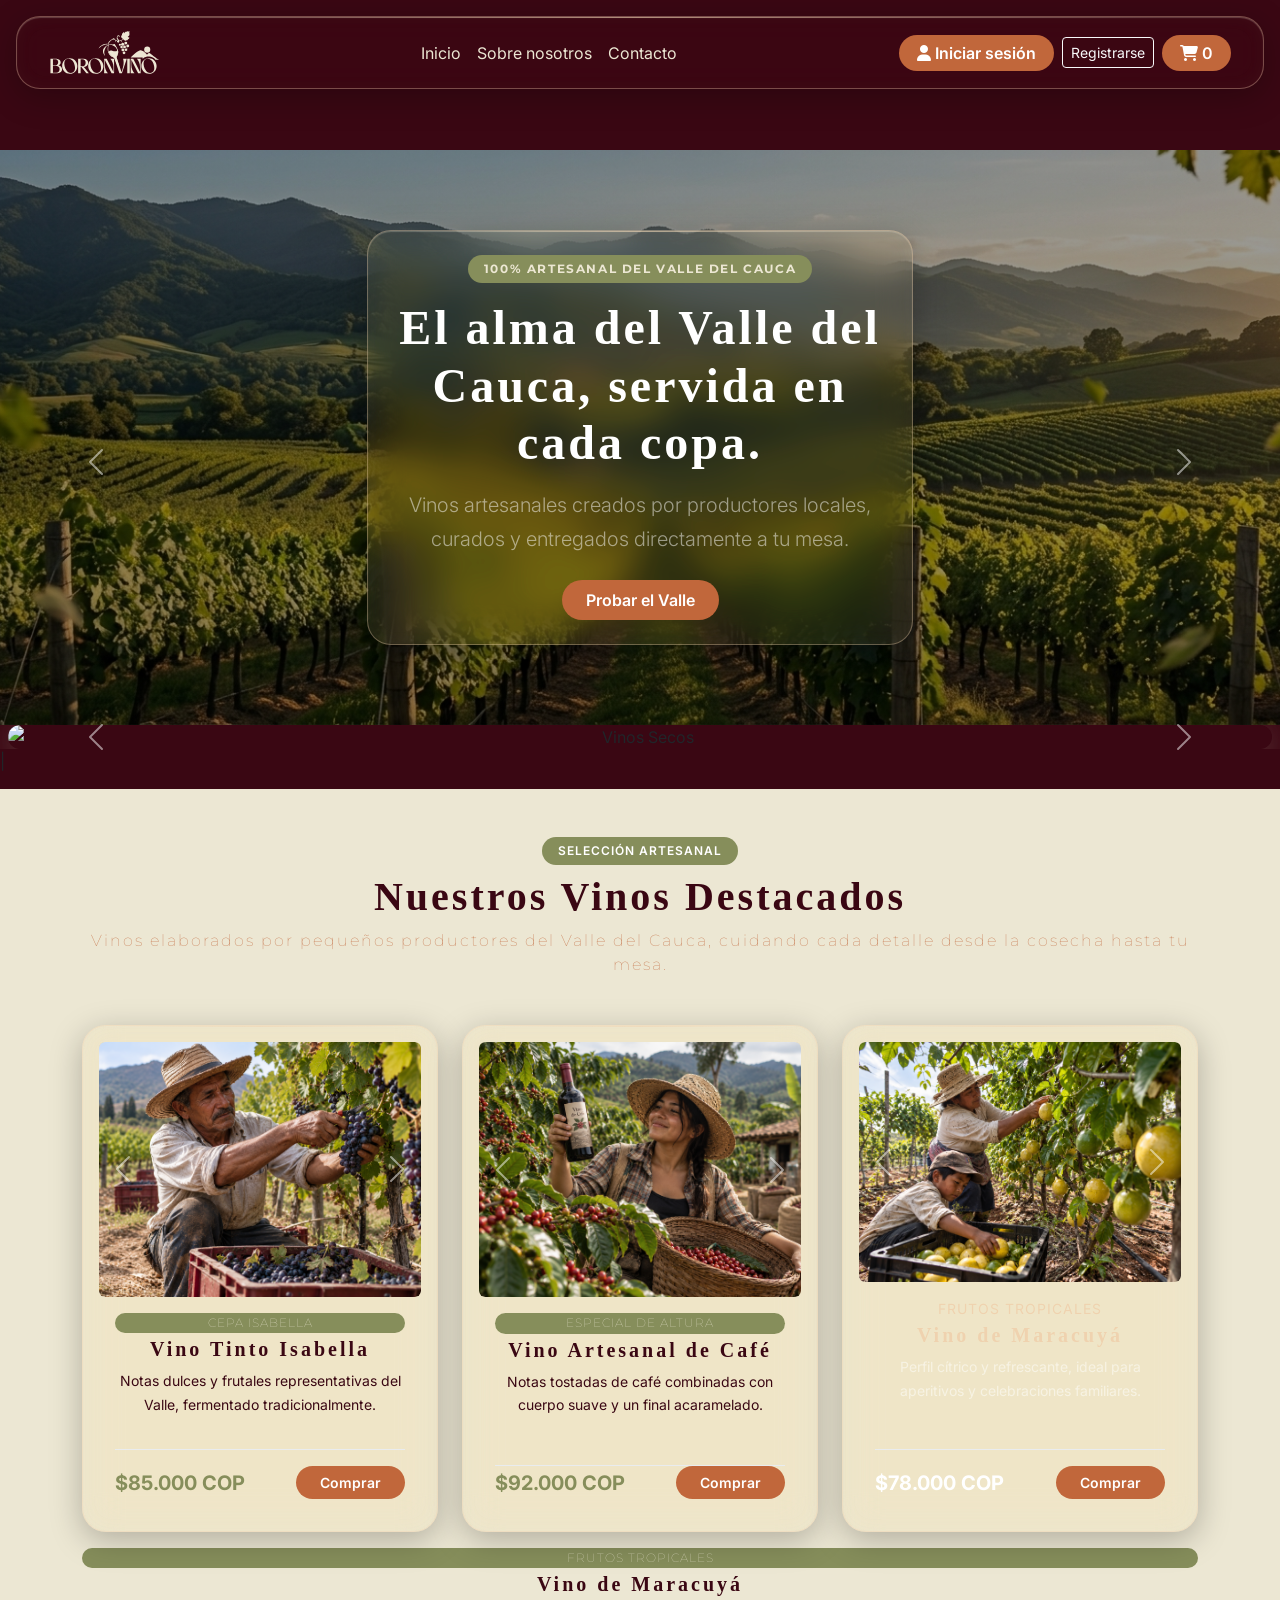
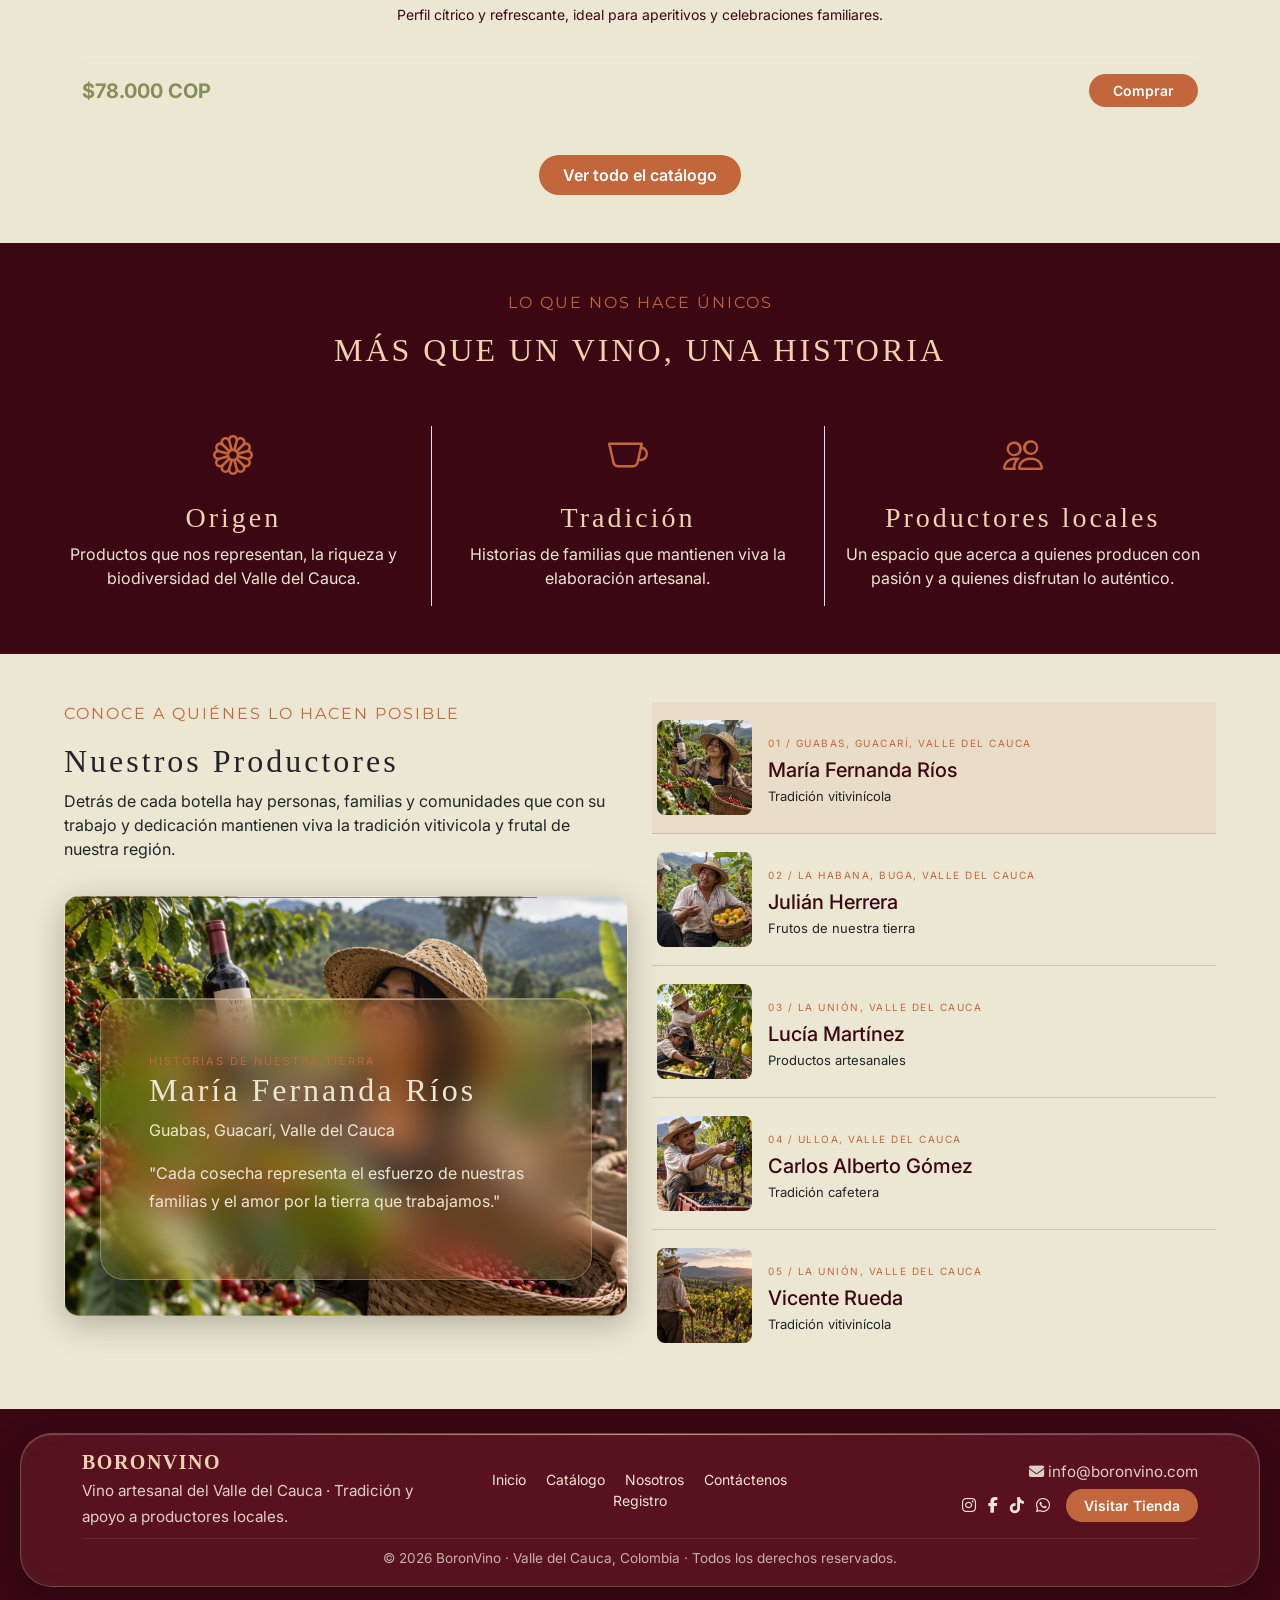
==== commit 4a0123a2: "feat: persistencia de sesion y estado en navbar" ====
--- a/index.html
+++ b/index.html
@@ -56,19 +56,28 @@
                         </li>
                     </ul>
 
-                    <div class="nav-acciones d-flex align-items-center gap-2">
-
-                        <a href="registro/registro.html" class="btn btn-terracota" aria-label="Iniciar sesión">
+                   <div class="nav-acciones d-flex align-items-center gap-2">
+                        <span id="navSaludo" class="text-white small fw-semibold d-none"></span>
+
+                        <a id="btnLoginNav" href="iniciar-sesion/iniciar-sesion.html" class="btn btn-terracota" aria-label="Iniciar sesión">
                             <i class="fa-solid fa-user"></i>
-                            <span class="btn-login-texto">Registrarse</span>
+                            <span class="btn-login-texto">Iniciar sesión</span>
                         </a>
+
+                        <a id="btnRegistroNav" href="registro/registro.html" class="btn btn-outline-light btn-sm">
+                           Registrarse
+                        </a>
+
+                        <button id="btnLogoutNav" type="button" class="btn btn-outline-light btn-sm d-none">
+                           Cerrar sesión
+                        </button>
 
                         <a href="carrito/carrito.html" class="btn btn-terracota position-relative btn-carrito"
                             aria-label="Carrito de compras, 0 productos">
                             <i class="fa-solid fa-cart-shopping"></i>
                             <span class="carrito-badge">0</span>
-                        </a>
-                    </div>
+                       </a>
+                   </div>
 
                 </div>
             </div>
@@ -118,16 +127,15 @@
         <section>
 
             <!-- Carrusel para imagenes principales de Categorias -->
-            <div id="carruselVinos" class="carousel slide carrusel-valle" data-bs-ride="carousel">
+            <div id="carruselVinos" class="carousel slide  carrusel-valle" data-bs-ride="carousel">
                 <div class="carousel-inner">
 
                     <!-- Cat: Vinos Secos -->
-                    <div class="carousel-item active">
+                    <div class="carousel-item text-center active">
                         <div class="categ-vino mx-2">
-                            <img src="[data-uri]"
-                                class="d-block w-100" alt="Vinos Secos">
+                            <img src="assets/imagenes/images-categorias-inicio/vino_seco_banner.webp" class="d-block w-100" alt="Vinos Secos">
                             <div class="carousel-caption text-start">
-                                <h5>Vinos Secos</h5>
+                                <h3>Vinos Secos</h3>
                                 <p>El carácter puro de la uva Isabella.</p>
                                 <a href="#" class="btn btn-primary btn-sm">Ver Más</a>
                             </div>
@@ -135,11 +143,11 @@
                     </div>
 
                     <!-- Cat: Vinos Semisecos -->
-                    <div class="carousel-item">
+                    <div class="carousel-item text-center">
                         <div class="categ-vino mx-2">
-                            <img src="assets/imagenes/images-categorias-inicio/tu-foto-vinos-semisecos.jpg" class="d-block w-100" alt="Vinos Semisecos">
+                            <img src="assets/imagenes/images-categorias-inicio/vino_semiseco_banner.webp" class="d-block w-100" alt="Vinos Semisecos">
                             <div class="carousel-caption text-start">
-                                <h5>Vinos Semisecos</h5>
+                                <h3>Vinos Semisecos</h3>
                                 <p>Equilibrio perfecto de acidez y dulzor.</p>
                                 <a href="#" class="btn btn-primary btn-sm">Ver Más</a>
                             </div>
@@ -147,11 +155,11 @@
                     </div>
 
                     <!-- Cat: Vinos Dulces / Abocados -->
-                    <div class="carousel-item">
+                    <div class="carousel-item text-center">
                         <div class="categ-vino mx-2">
-                            <img src="tu-foto-vinos-dulces.jpg" class="d-block w-100" alt="Vinos Dulces">
+                            <img src="assets/imagenes/images-categorias-inicio/vino_dulce_banner.webp" class="d-block w-100" alt="Vinos Dulces">
                             <div class="carousel-caption text-start">
-                                <h5>Vinos Dulces / Abocados</h5>
+                                <h3>Vinos Dulces / Abocados</h3>
                                 <p>La tradición más suave del Valle.</p>
                                 <a href="#" class="btn btn-primary btn-sm">Ver Más</a>
                             </div>
@@ -159,11 +167,11 @@
                     </div>
 
                     <!-- Cat: Vinos de Frutas Tropicales y Cítricas -->
-                    <div class="carousel-item">
+                    <div class="carousel-item text-center">
                         <div class="categ-vino mx-2">
-                            <img src="tu-foto-vinos-dulces.jpg" class="d-block w-100" alt="Vinos Dulces">
+                            <img src="assets/imagenes/images-categorias-inicio/vino_citrico_banner.webp" class="d-block w-100" alt="Vinos Dulces">
                             <div class="carousel-caption text-start">
-                                <h5>Vinos de Frutas Tropicales y Cítricas</h5>
+                                <h3>Vinos de Frutas Tropicales y Cítricas</h3>
                                 <p>La tradición más suave del Valle.</p>
                                 <a href="#" class="btn btn-primary btn-sm">Ver Más</a>
                             </div>
@@ -581,6 +589,7 @@
      <script src="https://cdn.jsdelivr.net/npm/bootstrap@5.3.8/dist/js/bootstrap.bundle.min.js"></script>
      <script src="js/lista-productores.js"></script>
      <script type="module" src="js/carritoVistaLateral.js"></script>
+     <script type="module" src="./js/navbarSesion.js"></script>
 
 </body>
 
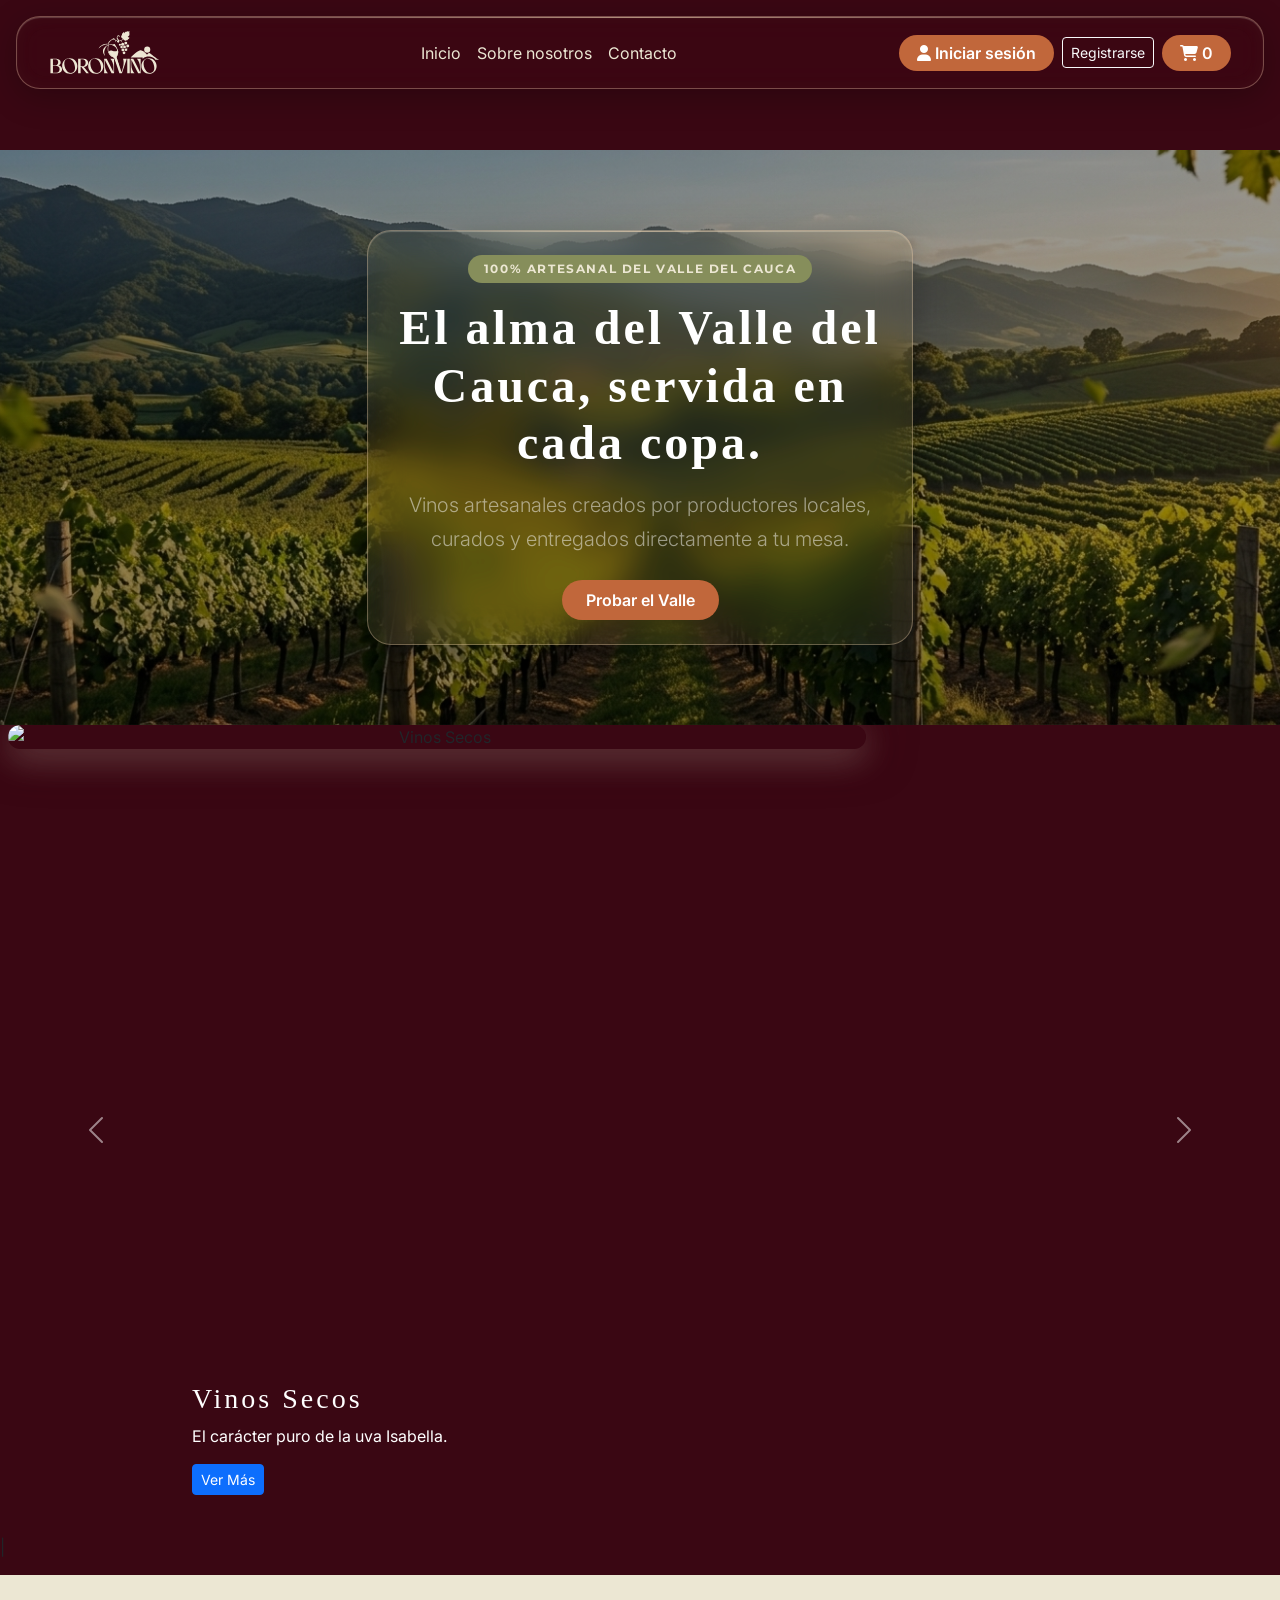
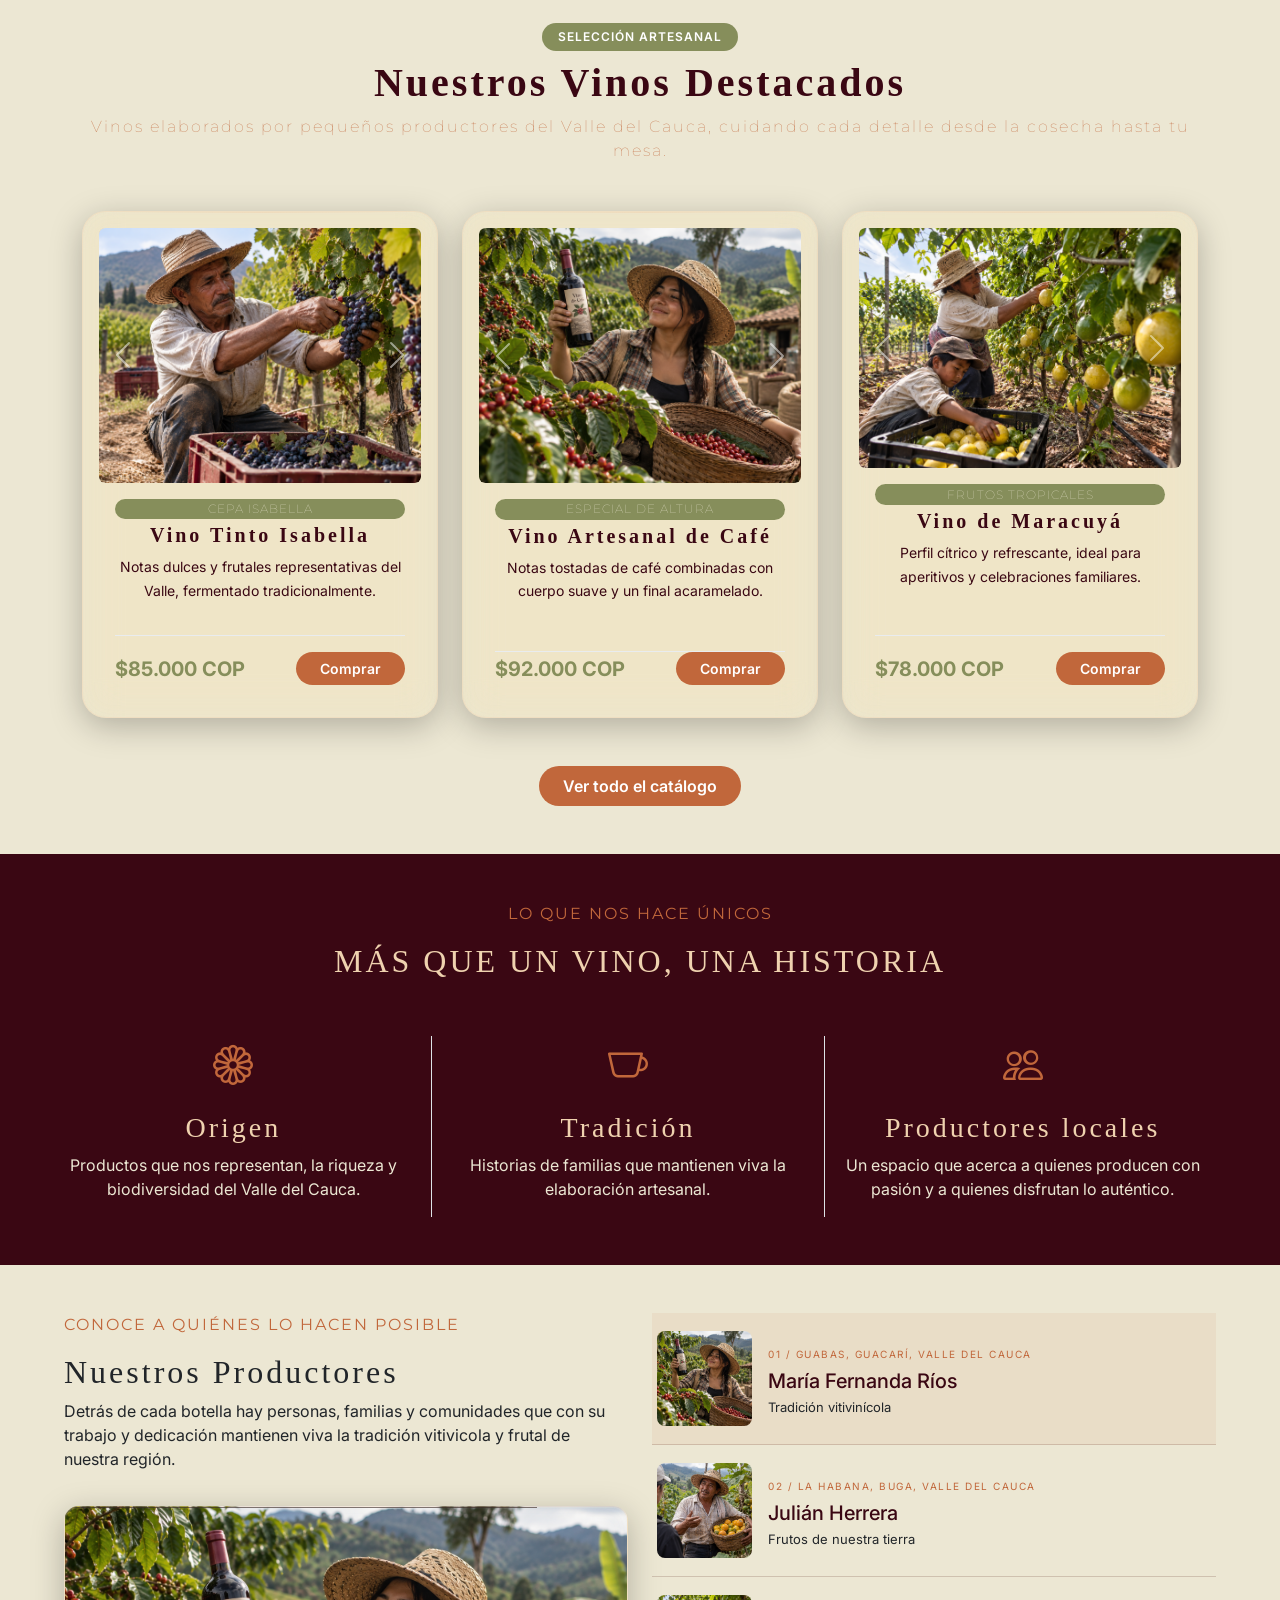
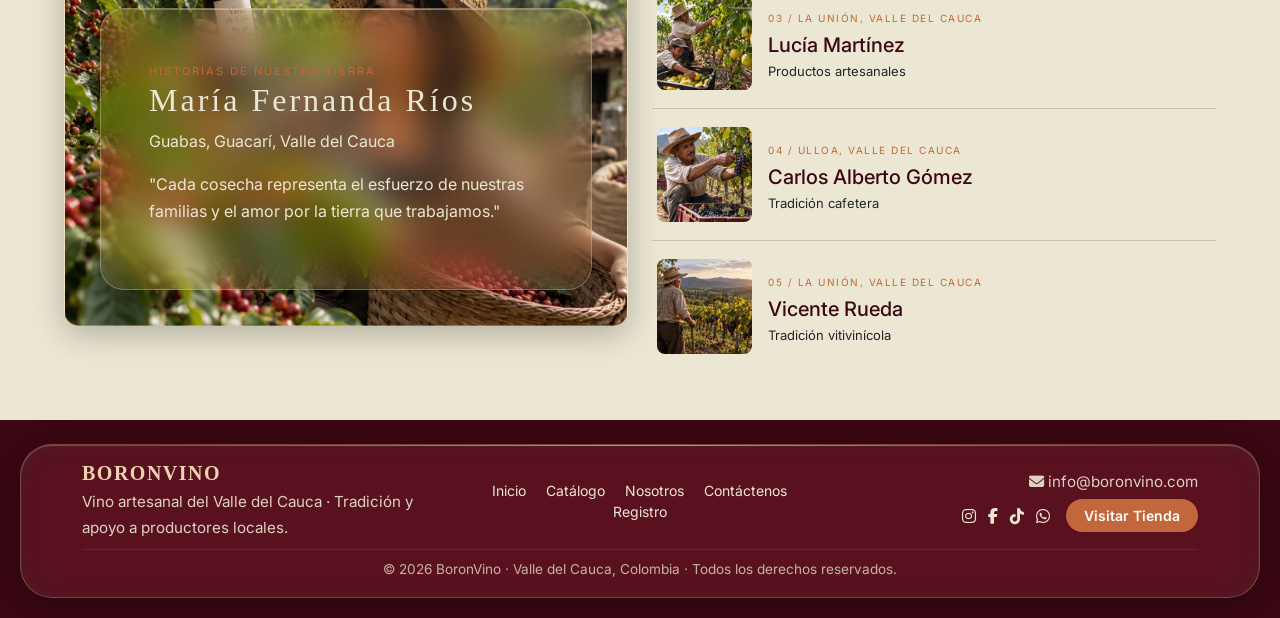
==== commit c368a3d1: "feat: catalogo de 10 vinos con imagenes y correccion contraste tarjeta 78000" ====
--- a/index.html
+++ b/index.html
@@ -372,62 +372,36 @@
 
                                 </div>
 
-                <!-- Flechas de navegación -->
-                <button class="carousel-control-prev" type="button" data-bs-target="#carruselProd3" data-bs-slide="prev">
-                  <span class="carousel-control-prev-icon" aria-hidden="true"></span>
-                  <span class="visually-hidden">Anterior</span>
-                </button>
-                <button class="carousel-control-next" type="button" data-bs-target="#carruselProd3" data-bs-slide="next">
-                  <span class="carousel-control-next-icon" aria-hidden="true"></span>
-                  <span class="visually-hidden">Siguiente</span>
-                </button>
-              </div>
-
-              <div class="card-body d-flex flex-column pt-3 text-center">
-                <span class="text-uppercase small texto-cepa mb-1" style="color: var(--crema-suave, #EFD2AF); letter-spacing: 1px;">FRUTOS TROPICALES</span>
-                <h3 class="card-title h5 fw-bold titulo-vino" style="color: var(--crema-suave, #EFD2AF); font-family: serif;">Vino de Maracuyá</h3>
-                <p class="card-text small desc-vino flex-grow-1 text-white-50">
-                  Perfil cítrico y refrescante, ideal para aperitivos y celebraciones familiares.
-                </p>
-                <div class="d-flex justify-content-between align-items-center mt-3 pt-3 border-top border-light-subtle">
-                  <span class="fw-bold fs-5 text-white">$78.000 COP</span>
-                  <a href="contactanos.html" class="btn btn-sm btn-terracota px-4 rounded-pill" id="btnAddCarrito">Comprar</a>
-                </div>
-              </div>
-            </article>
-          </div>
+                                  
                                 <!-- Flechas de navegación -->
                                 <button class="carousel-control-prev" type="button" data-bs-target="#carruselProd3"
-                                    data-bs-slide="prev">
-                                    <span class="carousel-control-prev-icon" aria-hidden="true"></span>
-                                    <span class="visually-hidden">Anterior</span>
-                                </button>
-                                <button class="carousel-control-next" type="button" data-bs-target="#carruselProd3"
-                                    data-bs-slide="next">
-                                    <span class="carousel-control-next-icon" aria-hidden="true"></span>
-                                    <span class="visually-hidden">Siguiente</span>
+                                   data-bs-slide="prev">
+                                   <span class="carousel-control-prev-icon" aria-hidden="true"></span>
+                                   <span class="visually-hidden">Anterior</span>
+                              </button>
+                              <button class="carousel-control-next" type="button" data-bs-target="#carruselProd3"
+                                 data-bs-slide="next">
+                                  <span class="carousel-control-next-icon" aria-hidden="true"></span>
+                                  <span class="visually-hidden">Siguiente</span>
                                 </button>
                             </div>
 
                             <div class="card-body d-flex flex-column pt-3 text-center">
                                 <span class="pastillaValle subtitle rounded-pill badge text-dark small mb-1"
-                                    style="letter-spacing: 1px;">FRUTOS
-                                    TROPICALES</span>
+                                     style="letter-spacing: 1px;">FRUTOS TROPICALES</span>
                                 <h3 class="title texto-vino h5 fw-bold titulo-vino"
-                                    style="font-family: serif;">Vino de Maracuyá
-                                </h3>
+                                     style="font-family: serif;">Vino de Maracuyá</h3>
                                 <p class="texto-vino small desc-vino flex-grow-1">
                                     Perfil cítrico y refrescante, ideal para aperitivos y celebraciones familiares.
                                 </p>
-                                <div
-                                    class="d-flex justify-content-between align-items-center mt-3 pt-3 border-top border-light-subtle">
+                                <div class="d-flex justify-content-between align-items-center mt-3 pt-3 border-top border-light-subtle">
                                     <span class="texto-oliva fw-bold fs-5">$78.000 COP</span>
                                     <a href="contactanos.html"
                                         class="btn btn-sm btn-terracota px-4 rounded-pill">Comprar</a>
-                                </div>
-                            </div>
-                        </article>
-                    </div>
+                               </div>
+                            </div>
+                     </article>
+                  </div>
 
                 </div>
 
--- a/assets/styles.css
+++ b/assets/styles.css
@@ -303,6 +303,11 @@
 }
 
 /* ESTILOS PARA EL CARRUSEL (ANDRES) SOBRE NOSOTROSS*/
+
+.categ-vino {
+  height: 90vh;
+  width: 67vw;
+}
 
 .carousel-item img {
   object-fit: contain;
@@ -952,4 +957,33 @@
   background-color: var(--crema-suave);
   rotate: y 180deg;
   padding: 0.5rem;
+}
+
+/* TARJETAS DEL CATÁLOGO (JOHAN) */
+.card-vino {
+  background-color: var(--blanco-marfil);
+  color: var(--vino-tinto);
+  border-radius: 18px;
+  border: 1px solid rgba(58, 7, 19, 0.14);
+  opacity: 1;
+}
+
+.card-vino .card-title,
+.card-vino .card-text,
+.card-vino .precio-vino {
+  color: var(--vino-tinto);
+  opacity: 1;
+}
+
+.card-vino .badge-categoria {
+  display: inline-block;
+  background-color: var(--verde-oliva);
+  color: #ffffff;
+  border-radius: 999px;
+  padding: 0.25rem 1rem;
+  font-size: 0.75rem;
+  letter-spacing: 0.06em;
+  text-transform: uppercase;
+  font-weight: 600;
+  opacity: 1;
 }
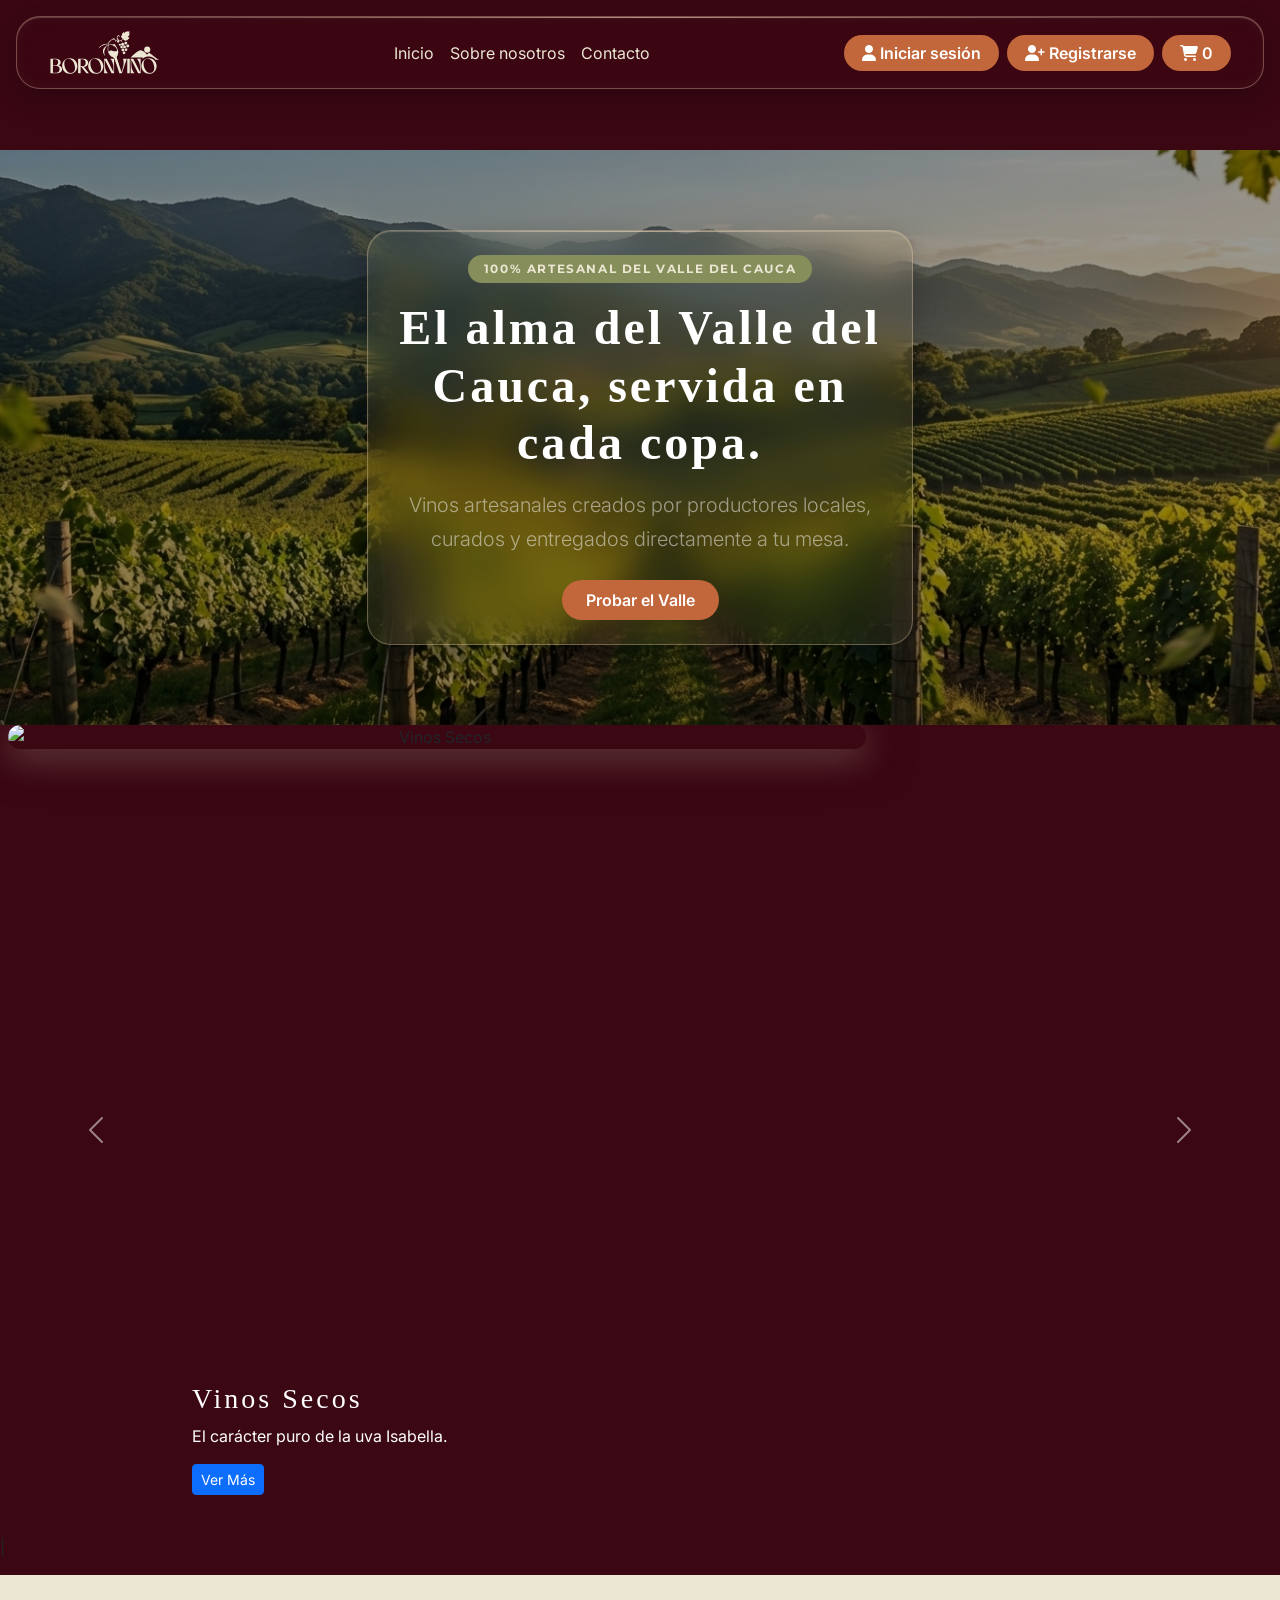
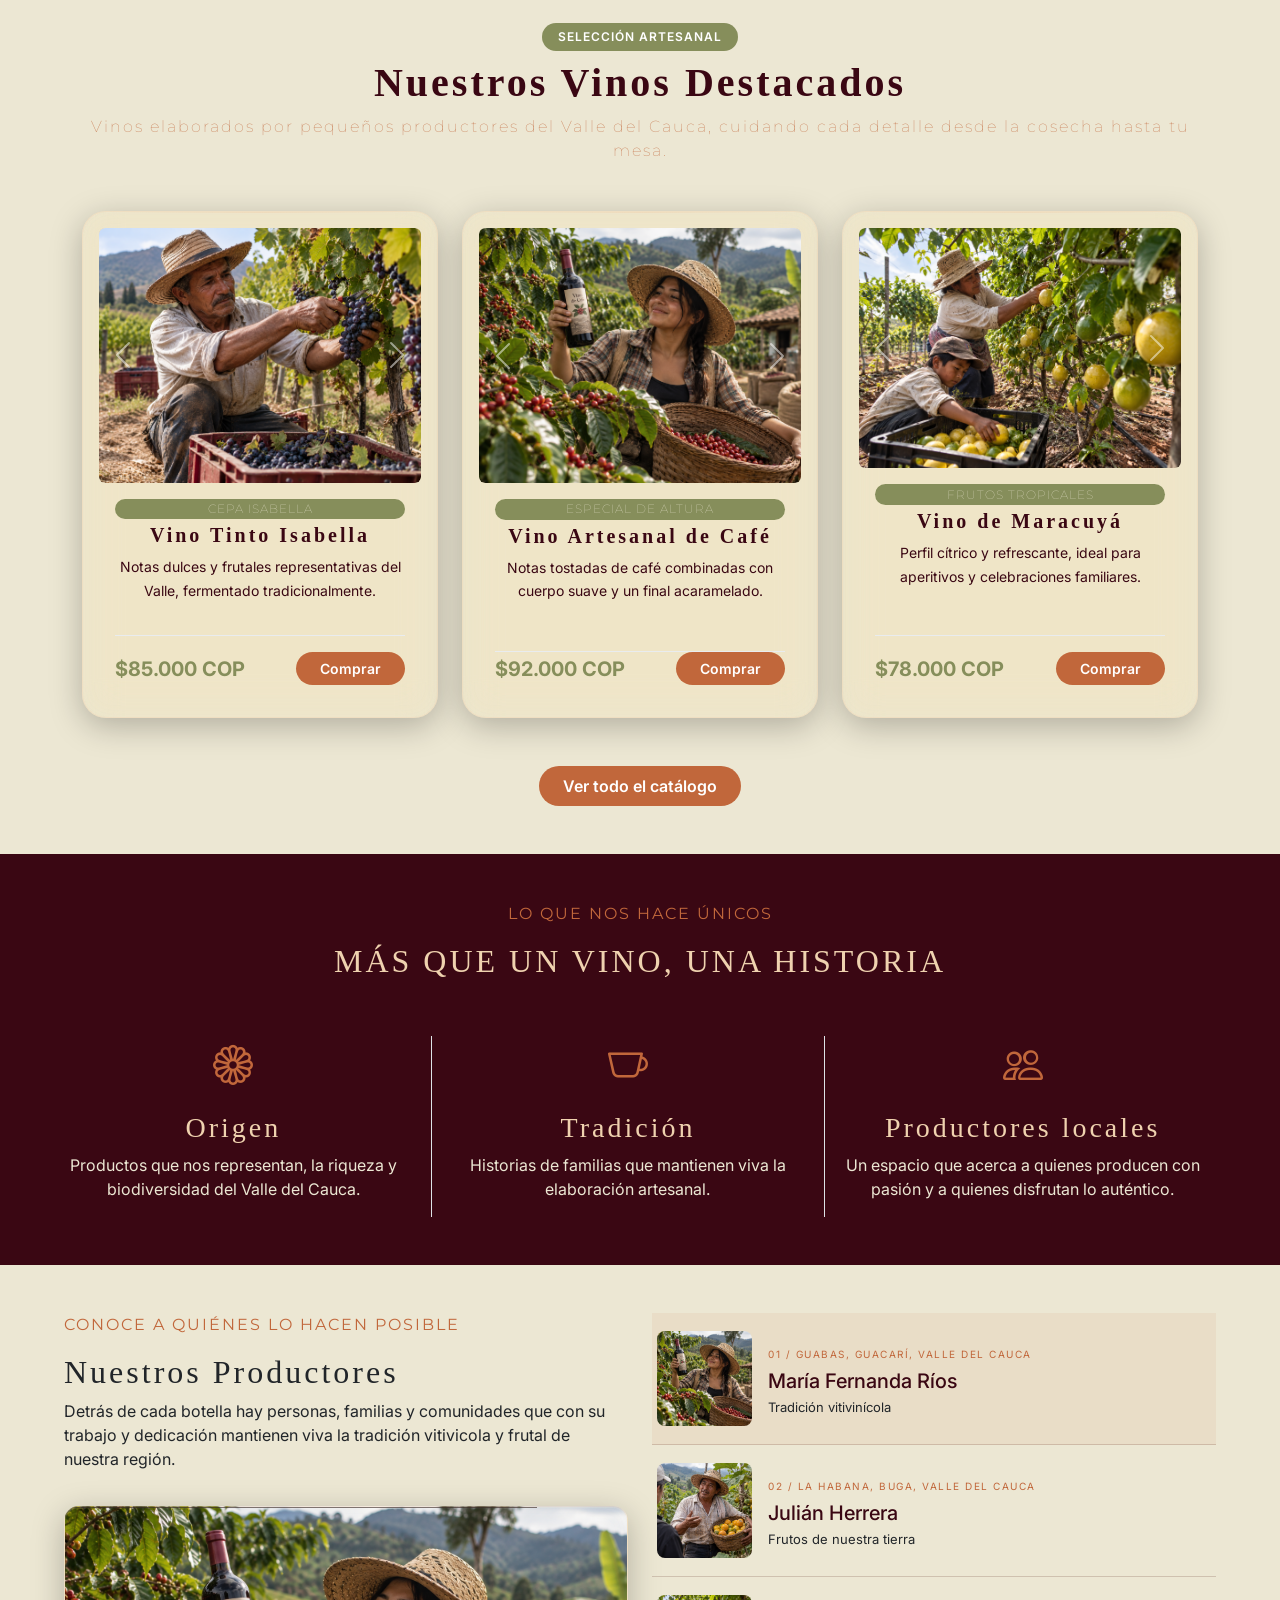
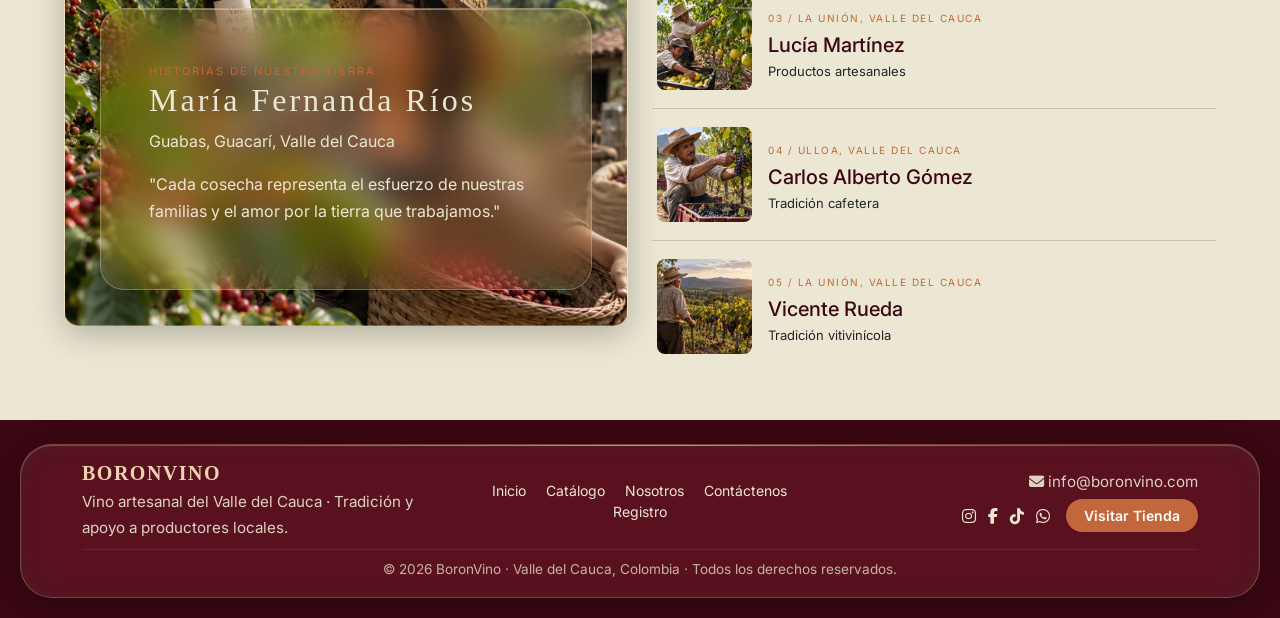
==== commit e31ca965: "Ajustes tarea 11" ====
--- a/index.html
+++ b/index.html
@@ -56,28 +56,31 @@
                         </li>
                     </ul>
 
-                   <div class="nav-acciones d-flex align-items-center gap-2">
+                    <div class="nav-acciones d-flex align-items-center gap-2">
                         <span id="navSaludo" class="text-white small fw-semibold d-none"></span>
 
-                        <a id="btnLoginNav" href="iniciar-sesion/iniciar-sesion.html" class="btn btn-terracota" aria-label="Iniciar sesión">
+                        <a id="btnLoginNav" href="iniciar-sesion/iniciar-sesion.html" class="btn btn-terracota"
+                            aria-label="Iniciar sesión">
                             <i class="fa-solid fa-user"></i>
                             <span class="btn-login-texto">Iniciar sesión</span>
                         </a>
 
-                        <a id="btnRegistroNav" href="registro/registro.html" class="btn btn-outline-light btn-sm">
-                           Registrarse
+                        <a id="btnRegistroNav" href="registro/registro.html" class="btn btn-terracota">
+                            <i class="fa-solid fa-user-plus"></i>
+                            Registrarse
                         </a>
 
-                        <button id="btnLogoutNav" type="button" class="btn btn-outline-light btn-sm d-none">
-                           Cerrar sesión
+                        <button id="btnLogoutNav" type="button" class="btn btn-eliminar d-none">
+                            <i class="fa-solid fa-right-from-bracket"></i>
+                            Cerrar sesión
                         </button>
 
                         <a href="carrito/carrito.html" class="btn btn-terracota position-relative btn-carrito"
                             aria-label="Carrito de compras, 0 productos">
                             <i class="fa-solid fa-cart-shopping"></i>
                             <span class="carrito-badge">0</span>
-                       </a>
-                   </div>
+                        </a>
+                    </div>
 
                 </div>
             </div>
@@ -87,7 +90,7 @@
     <main class="main">
 
         <!-- Para el aside -->
-        
+
 
         <!-- BANNER -->
         <section class="bannerValle d-flex align-items-center justify-content-center text-center">
@@ -133,7 +136,8 @@
                     <!-- Cat: Vinos Secos -->
                     <div class="carousel-item text-center active">
                         <div class="categ-vino mx-2">
-                            <img src="assets/imagenes/images-categorias-inicio/vino_seco_banner.webp" class="d-block w-100" alt="Vinos Secos">
+                            <img src="assets/imagenes/images-categorias-inicio/vino_seco_banner.webp"
+                                class="d-block w-100" alt="Vinos Secos">
                             <div class="carousel-caption text-start">
                                 <h3>Vinos Secos</h3>
                                 <p>El carácter puro de la uva Isabella.</p>
@@ -145,7 +149,8 @@
                     <!-- Cat: Vinos Semisecos -->
                     <div class="carousel-item text-center">
                         <div class="categ-vino mx-2">
-                            <img src="assets/imagenes/images-categorias-inicio/vino_semiseco_banner.webp" class="d-block w-100" alt="Vinos Semisecos">
+                            <img src="assets/imagenes/images-categorias-inicio/vino_semiseco_banner.webp"
+                                class="d-block w-100" alt="Vinos Semisecos">
                             <div class="carousel-caption text-start">
                                 <h3>Vinos Semisecos</h3>
                                 <p>Equilibrio perfecto de acidez y dulzor.</p>
@@ -157,7 +162,8 @@
                     <!-- Cat: Vinos Dulces / Abocados -->
                     <div class="carousel-item text-center">
                         <div class="categ-vino mx-2">
-                            <img src="assets/imagenes/images-categorias-inicio/vino_dulce_banner.webp" class="d-block w-100" alt="Vinos Dulces">
+                            <img src="assets/imagenes/images-categorias-inicio/vino_dulce_banner.webp"
+                                class="d-block w-100" alt="Vinos Dulces">
                             <div class="carousel-caption text-start">
                                 <h3>Vinos Dulces / Abocados</h3>
                                 <p>La tradición más suave del Valle.</p>
@@ -169,7 +175,8 @@
                     <!-- Cat: Vinos de Frutas Tropicales y Cítricas -->
                     <div class="carousel-item text-center">
                         <div class="categ-vino mx-2">
-                            <img src="assets/imagenes/images-categorias-inicio/vino_citrico_banner.webp" class="d-block w-100" alt="Vinos Dulces">
+                            <img src="assets/imagenes/images-categorias-inicio/vino_citrico_banner.webp"
+                                class="d-block w-100" alt="Vinos Dulces">
                             <div class="carousel-caption text-start">
                                 <h3>Vinos de Frutas Tropicales y Cítricas</h3>
                                 <p>La tradición más suave del Valle.</p>
@@ -262,8 +269,8 @@
                                 <span class="pastillaValle subtitle rounded-pill badge text-dark small mb-1"
                                     style="letter-spacing: 1px;">CEPA
                                     ISABELLA</span>
-                                <h3 class="title texto-vino h5 fw-bold titulo-vino"
-                                    style="font-family: serif;">Vino Tinto Isabella
+                                <h3 class="title texto-vino h5 fw-bold titulo-vino" style="font-family: serif;">Vino
+                                    Tinto Isabella
                                 </h3>
                                 <p class="texto-vino small flex-grow-1">
                                     Notas dulces y frutales representativas del Valle, fermentado
@@ -326,8 +333,8 @@
                                 <span class="pastillaValle subtitle rounded-pill badge text-dark small mb-1"
                                     style="letter-spacing: 1px;">ESPECIAL DE
                                     ALTURA</span>
-                                <h3 class="title texto-vino h5 fw-bold titulo-vino"
-                                    style="font-family: serif;">Vino Artesanal de
+                                <h3 class="title texto-vino h5 fw-bold titulo-vino" style="font-family: serif;">Vino
+                                    Artesanal de
                                     Café</h3>
                                 <p class="texto-vino small desc-vino flex-grow-1">
                                     Notas tostadas de café combinadas con cuerpo suave y un final acaramelado.
@@ -372,36 +379,37 @@
 
                                 </div>
 
-                                  
+
                                 <!-- Flechas de navegación -->
                                 <button class="carousel-control-prev" type="button" data-bs-target="#carruselProd3"
-                                   data-bs-slide="prev">
-                                   <span class="carousel-control-prev-icon" aria-hidden="true"></span>
-                                   <span class="visually-hidden">Anterior</span>
-                              </button>
-                              <button class="carousel-control-next" type="button" data-bs-target="#carruselProd3"
-                                 data-bs-slide="next">
-                                  <span class="carousel-control-next-icon" aria-hidden="true"></span>
-                                  <span class="visually-hidden">Siguiente</span>
+                                    data-bs-slide="prev">
+                                    <span class="carousel-control-prev-icon" aria-hidden="true"></span>
+                                    <span class="visually-hidden">Anterior</span>
+                                </button>
+                                <button class="carousel-control-next" type="button" data-bs-target="#carruselProd3"
+                                    data-bs-slide="next">
+                                    <span class="carousel-control-next-icon" aria-hidden="true"></span>
+                                    <span class="visually-hidden">Siguiente</span>
                                 </button>
                             </div>
 
                             <div class="card-body d-flex flex-column pt-3 text-center">
                                 <span class="pastillaValle subtitle rounded-pill badge text-dark small mb-1"
-                                     style="letter-spacing: 1px;">FRUTOS TROPICALES</span>
-                                <h3 class="title texto-vino h5 fw-bold titulo-vino"
-                                     style="font-family: serif;">Vino de Maracuyá</h3>
+                                    style="letter-spacing: 1px;">FRUTOS TROPICALES</span>
+                                <h3 class="title texto-vino h5 fw-bold titulo-vino" style="font-family: serif;">Vino de
+                                    Maracuyá</h3>
                                 <p class="texto-vino small desc-vino flex-grow-1">
                                     Perfil cítrico y refrescante, ideal para aperitivos y celebraciones familiares.
                                 </p>
-                                <div class="d-flex justify-content-between align-items-center mt-3 pt-3 border-top border-light-subtle">
+                                <div
+                                    class="d-flex justify-content-between align-items-center mt-3 pt-3 border-top border-light-subtle">
                                     <span class="texto-oliva fw-bold fs-5">$78.000 COP</span>
                                     <a href="contactanos.html"
                                         class="btn btn-sm btn-terracota px-4 rounded-pill">Comprar</a>
-                               </div>
-                            </div>
-                     </article>
-                  </div>
+                                </div>
+                            </div>
+                        </article>
+                    </div>
 
                 </div>
 
@@ -429,7 +437,8 @@
                     <div class="col-md-4">
                         <i class="bi bi-flower1 icono-origen"></i>
                         <h3 class="texto-crema">Origen</h3>
-                        <p class="texto-blanco">Productos que nos representan, la riqueza y biodiversidad del Valle del Cauca.</p>
+                        <p class="texto-blanco">Productos que nos representan, la riqueza y biodiversidad del Valle del
+                            Cauca.</p>
                     </div>
 
                     <div class="col-md-4 border-start border-end">
@@ -443,7 +452,8 @@
 
                         <i class="bi bi-people icono-origen"></i>
                         <h3 class="texto-crema">Productores locales</h3>
-                        <p class="texto-blanco">Un espacio que acerca a quienes producen con pasión y a quienes disfrutan lo auténtico.</p>
+                        <p class="texto-blanco">Un espacio que acerca a quienes producen con pasión y a quienes
+                            disfrutan lo auténtico.</p>
                     </div>
 
                 </div>
@@ -527,9 +537,12 @@
                     <ul class="list-inline mb-0 small footer-menu">
                         <li class="list-inline-item mx-2"><a href="index.html" class="footer-link">Inicio</a></li>
                         <li class="list-inline-item mx-2"><a href="catalogo.html" class="footer-link">Catálogo</a></li>
-                        <li class="list-inline-item mx-2"><a href="sobre-nosotros.html" class="footer-link">Nosotros</a></li>
-                        <li class="list-inline-item mx-2"><a href="contactanos.html" class="footer-link">Contáctenos</a></li>
-                        <li class="list-inline-item mx-2"><a href="registro/registro.html" class="footer-link">Registro</a></li>
+                        <li class="list-inline-item mx-2"><a href="sobre-nosotros.html" class="footer-link">Nosotros</a>
+                        </li>
+                        <li class="list-inline-item mx-2"><a href="contactanos.html" class="footer-link">Contáctenos</a>
+                        </li>
+                        <li class="list-inline-item mx-2"><a href="registro/registro.html"
+                                class="footer-link">Registro</a></li>
                     </ul>
                 </div>
 
@@ -540,10 +553,14 @@
                     </p>
                     <div class="d-flex justify-content-center justify-content-md-end align-items-center gap-3">
                         <div class="footer-social">
-                            <a href="#" target="_blank" class="footer-link me-2" aria-label="Instagram"><i class="fa-brands fa-instagram"></i></a>
-                            <a href="#" target="_blank" class="footer-link me-2" aria-label="Facebook"><i class="fa-brands fa-facebook-f"></i></a>
-                            <a href="#" target="_blank" class="footer-link me-2" aria-label="TikTok"><i class="fa-brands fa-tiktok"></i></a>
-                            <a href="#" target="_blank" class="footer-link" aria-label="WhatsApp"><i class="fa-brands fa-whatsapp"></i></a>
+                            <a href="#" target="_blank" class="footer-link me-2" aria-label="Instagram"><i
+                                    class="fa-brands fa-instagram"></i></a>
+                            <a href="#" target="_blank" class="footer-link me-2" aria-label="Facebook"><i
+                                    class="fa-brands fa-facebook-f"></i></a>
+                            <a href="#" target="_blank" class="footer-link me-2" aria-label="TikTok"><i
+                                    class="fa-brands fa-tiktok"></i></a>
+                            <a href="#" target="_blank" class="footer-link" aria-label="WhatsApp"><i
+                                    class="fa-brands fa-whatsapp"></i></a>
                         </div>
                         <a href="catalogo.html" class="btn btn-sm btn-terracota">Visitar Tienda</a>
                     </div>
@@ -554,16 +571,17 @@
             <hr class="my-2 footer-divider">
 
             <div class="text-center">
-                <p class="m-0 small footer-copy">&copy; 2026 BoronVino · Valle del Cauca, Colombia · Todos los derechos reservados.</p>
+                <p class="m-0 small footer-copy">&copy; 2026 BoronVino · Valle del Cauca, Colombia · Todos los derechos
+                    reservados.</p>
             </div>
         </div>
     </footer>
 
     <!-- Bootstrap JS -->
-     <script src="https://cdn.jsdelivr.net/npm/bootstrap@5.3.8/dist/js/bootstrap.bundle.min.js"></script>
-     <script src="js/lista-productores.js"></script>
-     <script type="module" src="js/carritoVistaLateral.js"></script>
-     <script type="module" src="./js/navbarSesion.js"></script>
+    <script src="https://cdn.jsdelivr.net/npm/bootstrap@5.3.8/dist/js/bootstrap.bundle.min.js"></script>
+    <script src="js/lista-productores.js"></script>
+    <script type="module" src="js/carritoVistaLateral.js"></script>
+    <script type="module" src="js/sesion.js"></script>
 
 </body>
 
--- a/assets/styles.css
+++ b/assets/styles.css
@@ -99,7 +99,7 @@
 }
 
 .texto-crema {
-  color: var(--crema-suave);
+  color: var(--crema-suave)!important;
 }
 
 .texto-blanco {
@@ -300,8 +300,19 @@
   background-color: #a92230;
   border: 1px solid #a92230;
   color: white;
-}
-
+  border-radius: 20px;
+  padding: 6px 18px;
+  font-weight: 600;
+  text-decoration: none;
+  border: none;
+  transition: opacity 0.2s ease, transform 0.2s ease;
+}
+
+.btn-eliminar:hover {
+  background-color: var(--crema-suave);
+  color: #a92230;
+  transform: scale(1.03);
+}
 /* ESTILOS PARA EL CARRUSEL (ANDRES) SOBRE NOSOTROSS*/
 
 .categ-vino {
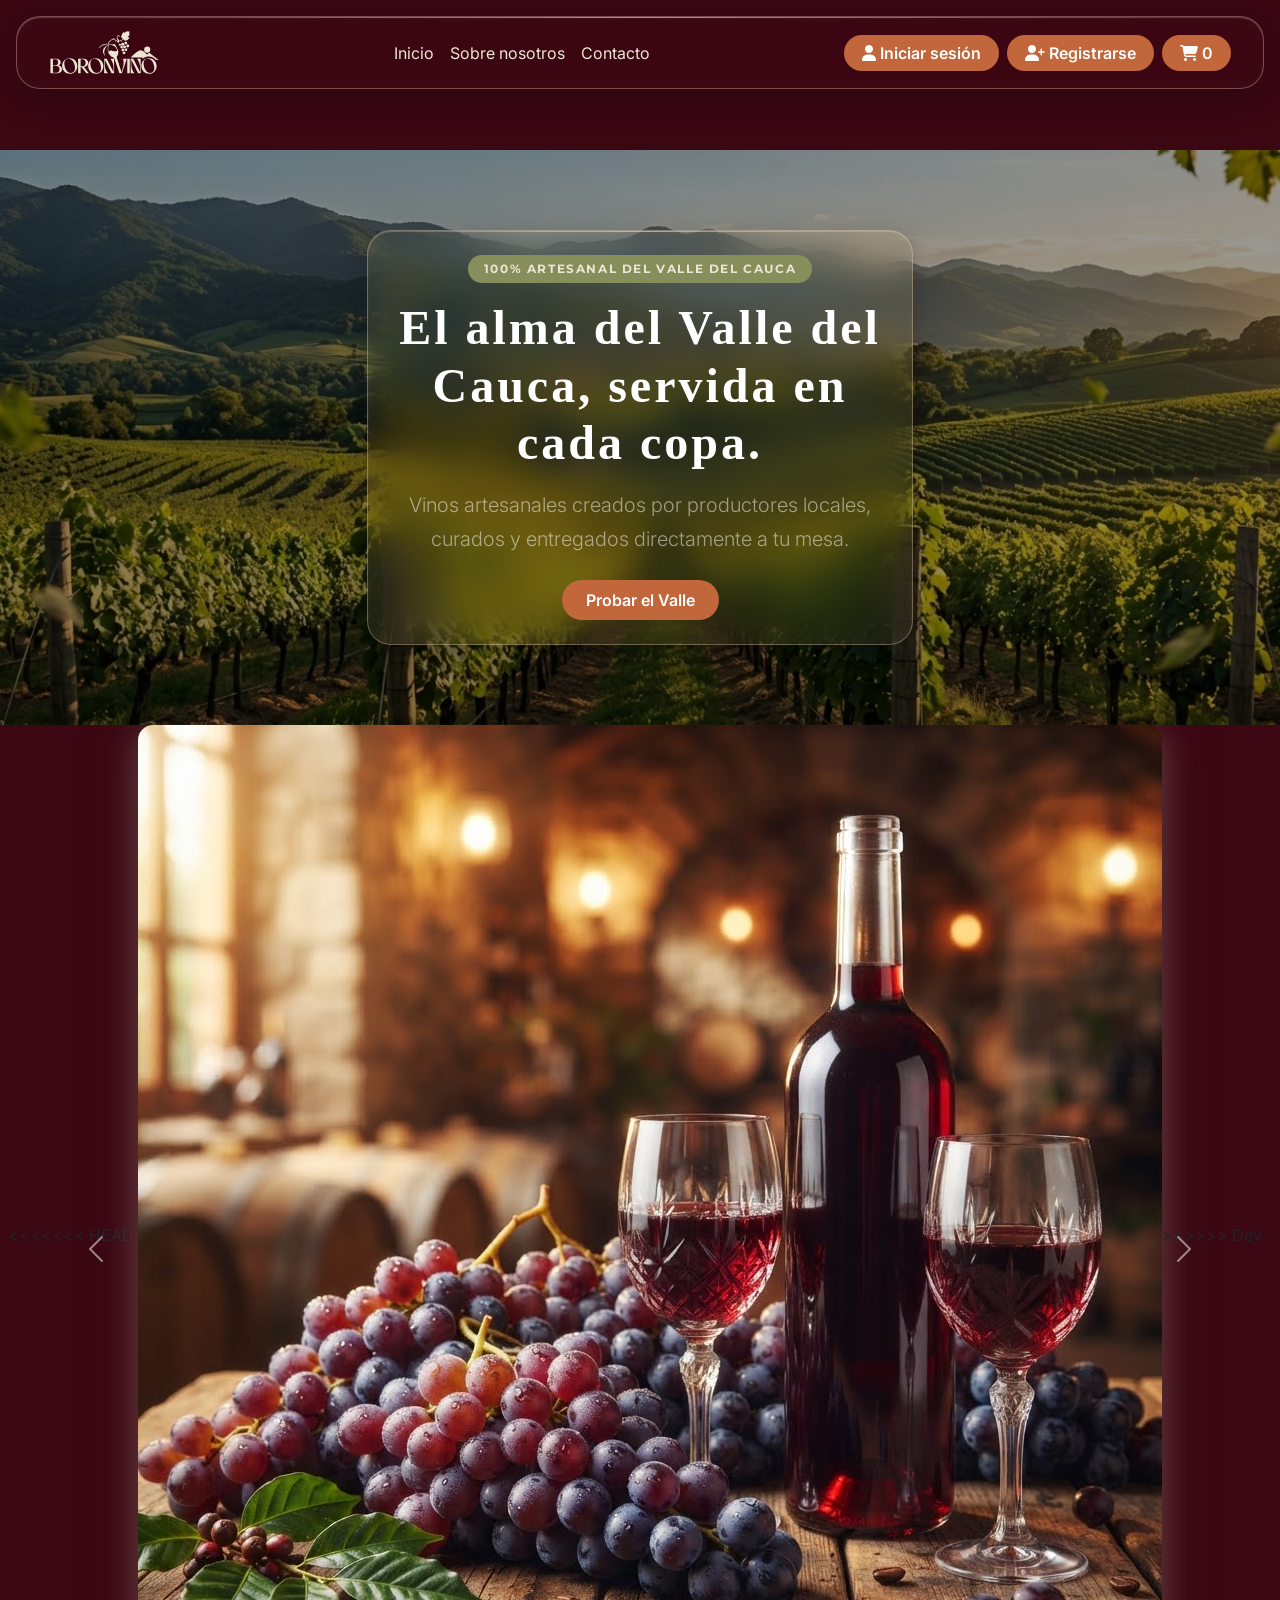
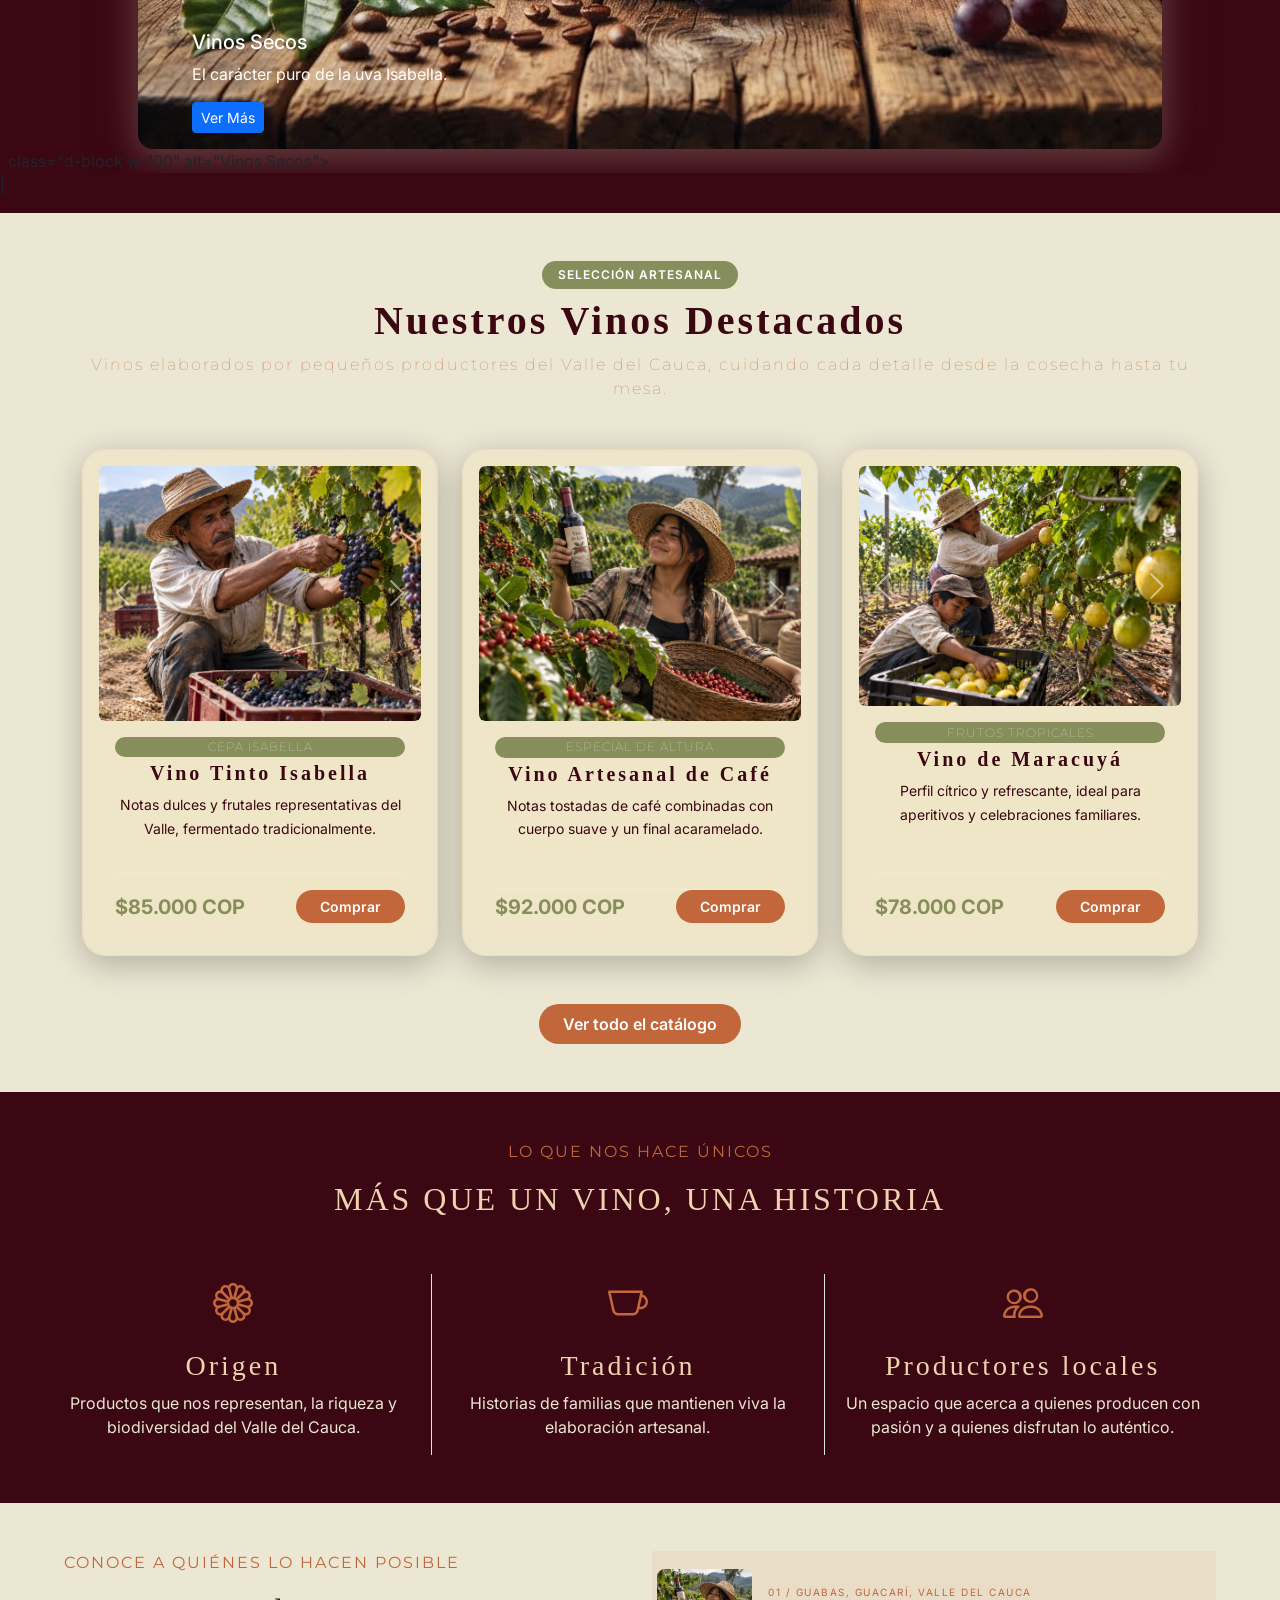
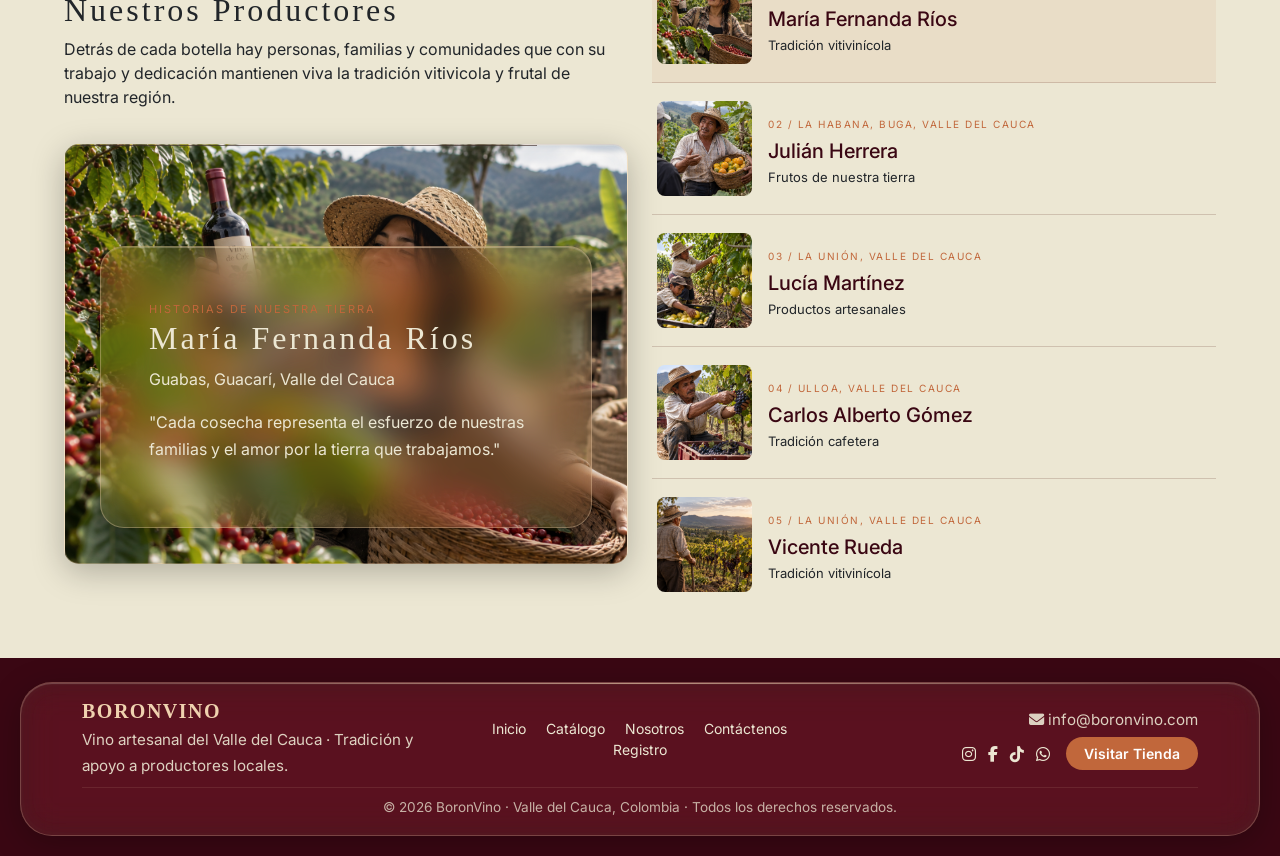
==== commit 19d83a40: "Merge con la profe" ====
--- a/index.html
+++ b/index.html
@@ -130,16 +130,20 @@
         <section>
 
             <!-- Carrusel para imagenes principales de Categorias -->
-            <div id="carruselVinos" class="carousel slide  carrusel-valle" data-bs-ride="carousel">
+            <div id="carruselVinos" class="carousel slide carrusel-valle" data-bs-ride="carousel">
                 <div class="carousel-inner">
 
                     <!-- Cat: Vinos Secos -->
-                    <div class="carousel-item text-center active">
+                    <div class="carousel-item active">
                         <div class="categ-vino mx-2">
+<<<<<<< HEAD
+                            <img src="[data-uri]"
+=======
                             <img src="assets/imagenes/images-categorias-inicio/vino_seco_banner.webp"
+>>>>>>> Dev
                                 class="d-block w-100" alt="Vinos Secos">
                             <div class="carousel-caption text-start">
-                                <h3>Vinos Secos</h3>
+                                <h5>Vinos Secos</h5>
                                 <p>El carácter puro de la uva Isabella.</p>
                                 <a href="#" class="btn btn-primary btn-sm">Ver Más</a>
                             </div>
@@ -147,12 +151,16 @@
                     </div>
 
                     <!-- Cat: Vinos Semisecos -->
-                    <div class="carousel-item text-center">
+                    <div class="carousel-item">
                         <div class="categ-vino mx-2">
+<<<<<<< HEAD
+                            <img src="assets/imagenes/images-categorias-inicio/tu-foto-vinos-semisecos.jpg" class="d-block w-100" alt="Vinos Semisecos">
+=======
                             <img src="assets/imagenes/images-categorias-inicio/vino_semiseco_banner.webp"
                                 class="d-block w-100" alt="Vinos Semisecos">
+>>>>>>> Dev
                             <div class="carousel-caption text-start">
-                                <h3>Vinos Semisecos</h3>
+                                <h5>Vinos Semisecos</h5>
                                 <p>Equilibrio perfecto de acidez y dulzor.</p>
                                 <a href="#" class="btn btn-primary btn-sm">Ver Más</a>
                             </div>
@@ -160,12 +168,16 @@
                     </div>
 
                     <!-- Cat: Vinos Dulces / Abocados -->
-                    <div class="carousel-item text-center">
+                    <div class="carousel-item">
                         <div class="categ-vino mx-2">
+<<<<<<< HEAD
+                            <img src="tu-foto-vinos-dulces.jpg" class="d-block w-100" alt="Vinos Dulces">
+=======
                             <img src="assets/imagenes/images-categorias-inicio/vino_dulce_banner.webp"
                                 class="d-block w-100" alt="Vinos Dulces">
+>>>>>>> Dev
                             <div class="carousel-caption text-start">
-                                <h3>Vinos Dulces / Abocados</h3>
+                                <h5>Vinos Dulces / Abocados</h5>
                                 <p>La tradición más suave del Valle.</p>
                                 <a href="#" class="btn btn-primary btn-sm">Ver Más</a>
                             </div>
@@ -173,12 +185,16 @@
                     </div>
 
                     <!-- Cat: Vinos de Frutas Tropicales y Cítricas -->
-                    <div class="carousel-item text-center">
+                    <div class="carousel-item">
                         <div class="categ-vino mx-2">
+<<<<<<< HEAD
+                            <img src="tu-foto-vinos-dulces.jpg" class="d-block w-100" alt="Vinos Dulces">
+=======
                             <img src="assets/imagenes/images-categorias-inicio/vino_citrico_banner.webp"
                                 class="d-block w-100" alt="Vinos Dulces">
+>>>>>>> Dev
                             <div class="carousel-caption text-start">
-                                <h3>Vinos de Frutas Tropicales y Cítricas</h3>
+                                <h5>Vinos de Frutas Tropicales y Cítricas</h5>
                                 <p>La tradición más suave del Valle.</p>
                                 <a href="#" class="btn btn-primary btn-sm">Ver Más</a>
                             </div>
--- a/assets/styles.css
+++ b/assets/styles.css
@@ -314,11 +314,6 @@
   transform: scale(1.03);
 }
 /* ESTILOS PARA EL CARRUSEL (ANDRES) SOBRE NOSOTROSS*/
-
-.categ-vino {
-  height: 90vh;
-  width: 67vw;
-}
 
 .carousel-item img {
   object-fit: contain;
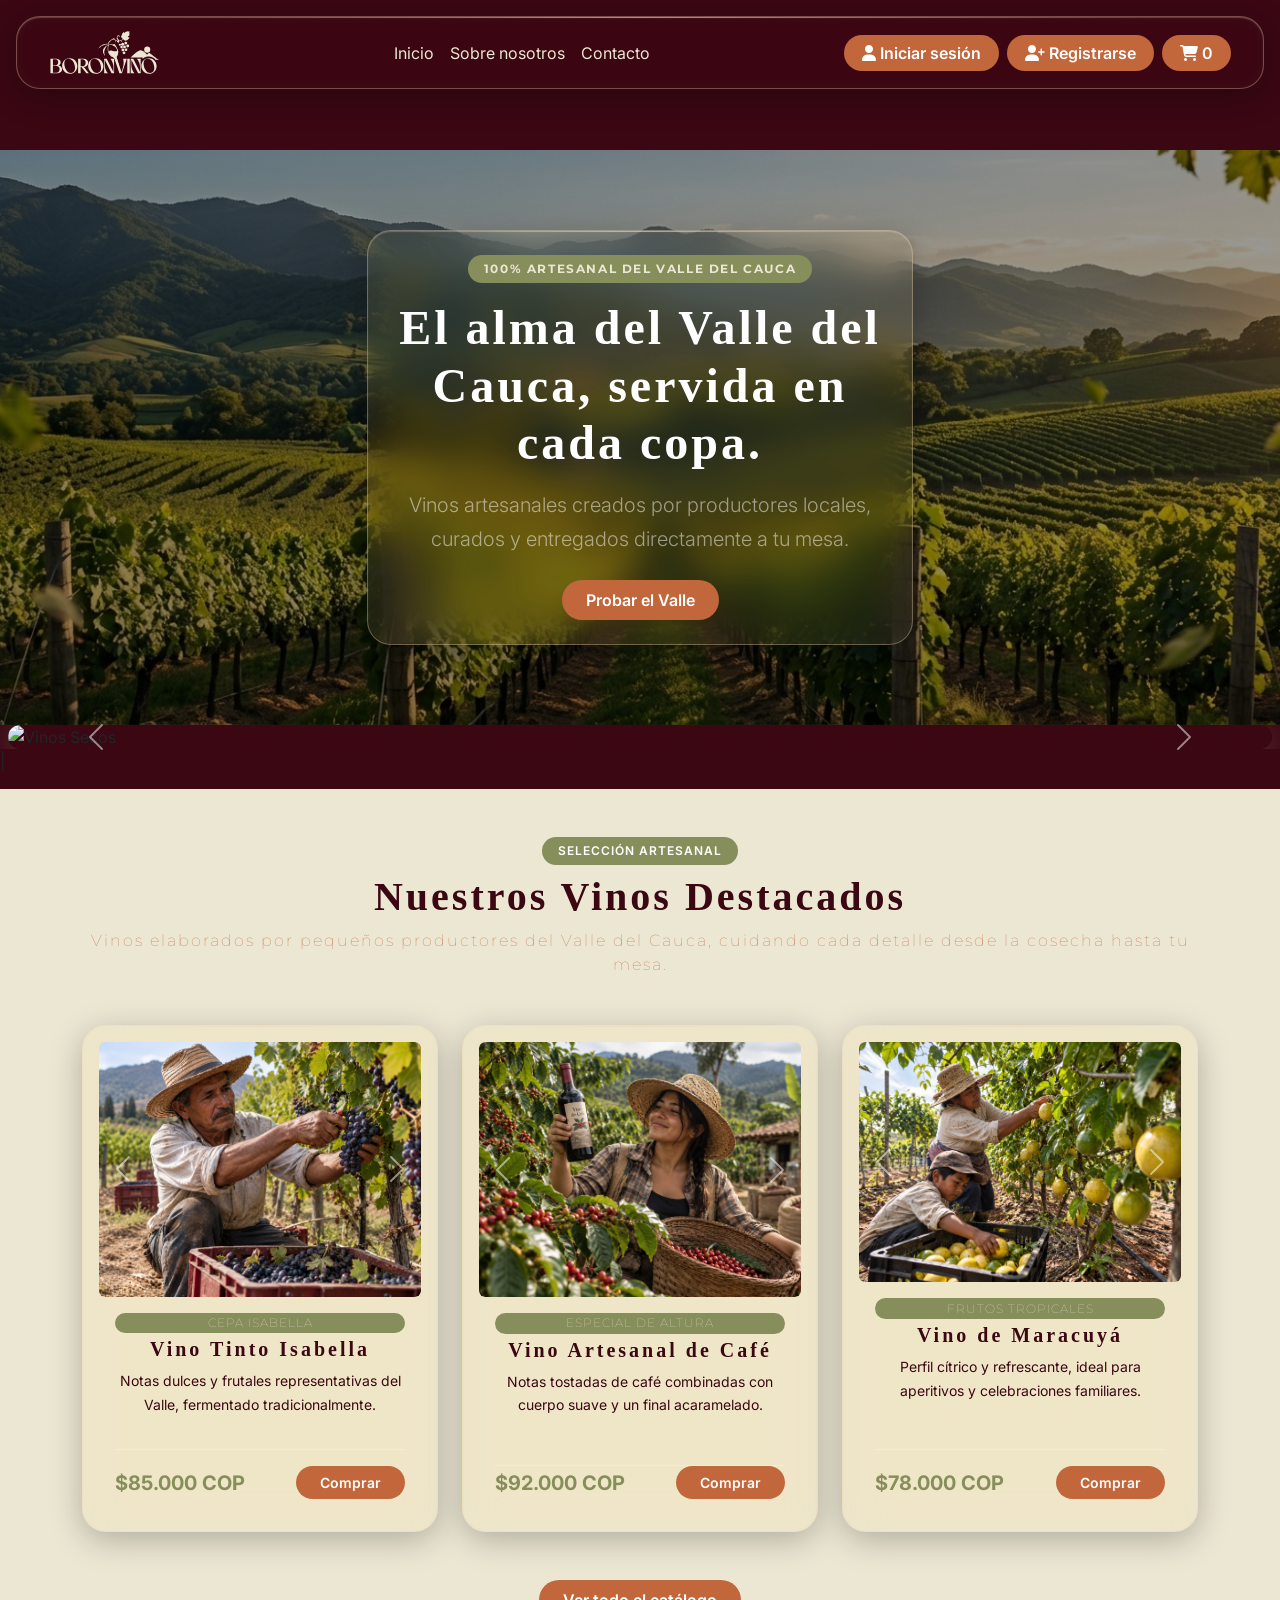
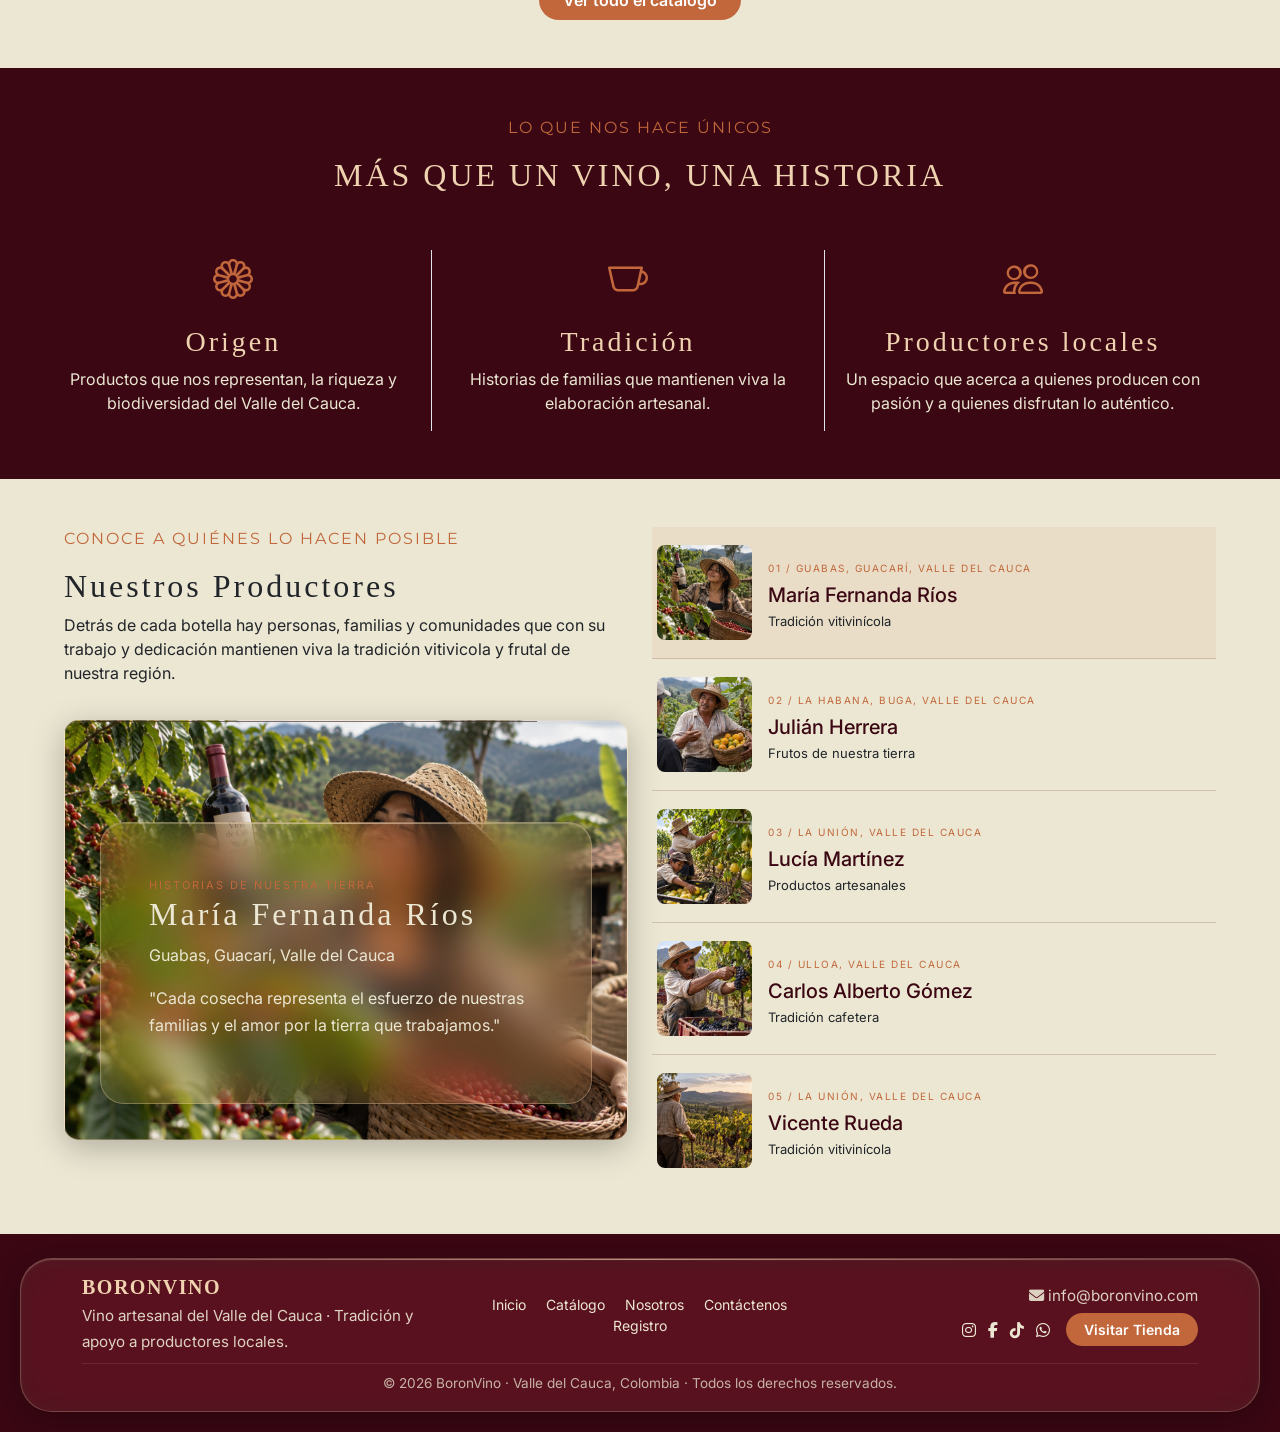
==== commit 5ca56b11: "cambiando rama" ====
--- a/index.html
+++ b/index.html
@@ -136,11 +136,7 @@
                     <!-- Cat: Vinos Secos -->
                     <div class="carousel-item active">
                         <div class="categ-vino mx-2">
-<<<<<<< HEAD
-                            <img src="[data-uri]"
-=======
                             <img src="assets/imagenes/images-categorias-inicio/vino_seco_banner.webp"
->>>>>>> Dev
                                 class="d-block w-100" alt="Vinos Secos">
                             <div class="carousel-caption text-start">
                                 <h5>Vinos Secos</h5>
@@ -153,12 +149,8 @@
                     <!-- Cat: Vinos Semisecos -->
                     <div class="carousel-item">
                         <div class="categ-vino mx-2">
-<<<<<<< HEAD
-                            <img src="assets/imagenes/images-categorias-inicio/tu-foto-vinos-semisecos.jpg" class="d-block w-100" alt="Vinos Semisecos">
-=======
                             <img src="assets/imagenes/images-categorias-inicio/vino_semiseco_banner.webp"
                                 class="d-block w-100" alt="Vinos Semisecos">
->>>>>>> Dev
                             <div class="carousel-caption text-start">
                                 <h5>Vinos Semisecos</h5>
                                 <p>Equilibrio perfecto de acidez y dulzor.</p>
@@ -170,12 +162,8 @@
                     <!-- Cat: Vinos Dulces / Abocados -->
                     <div class="carousel-item">
                         <div class="categ-vino mx-2">
-<<<<<<< HEAD
-                            <img src="tu-foto-vinos-dulces.jpg" class="d-block w-100" alt="Vinos Dulces">
-=======
                             <img src="assets/imagenes/images-categorias-inicio/vino_dulce_banner.webp"
                                 class="d-block w-100" alt="Vinos Dulces">
->>>>>>> Dev
                             <div class="carousel-caption text-start">
                                 <h5>Vinos Dulces / Abocados</h5>
                                 <p>La tradición más suave del Valle.</p>
@@ -187,12 +175,8 @@
                     <!-- Cat: Vinos de Frutas Tropicales y Cítricas -->
                     <div class="carousel-item">
                         <div class="categ-vino mx-2">
-<<<<<<< HEAD
-                            <img src="tu-foto-vinos-dulces.jpg" class="d-block w-100" alt="Vinos Dulces">
-=======
                             <img src="assets/imagenes/images-categorias-inicio/vino_citrico_banner.webp"
                                 class="d-block w-100" alt="Vinos Dulces">
->>>>>>> Dev
                             <div class="carousel-caption text-start">
                                 <h5>Vinos de Frutas Tropicales y Cítricas</h5>
                                 <p>La tradición más suave del Valle.</p>
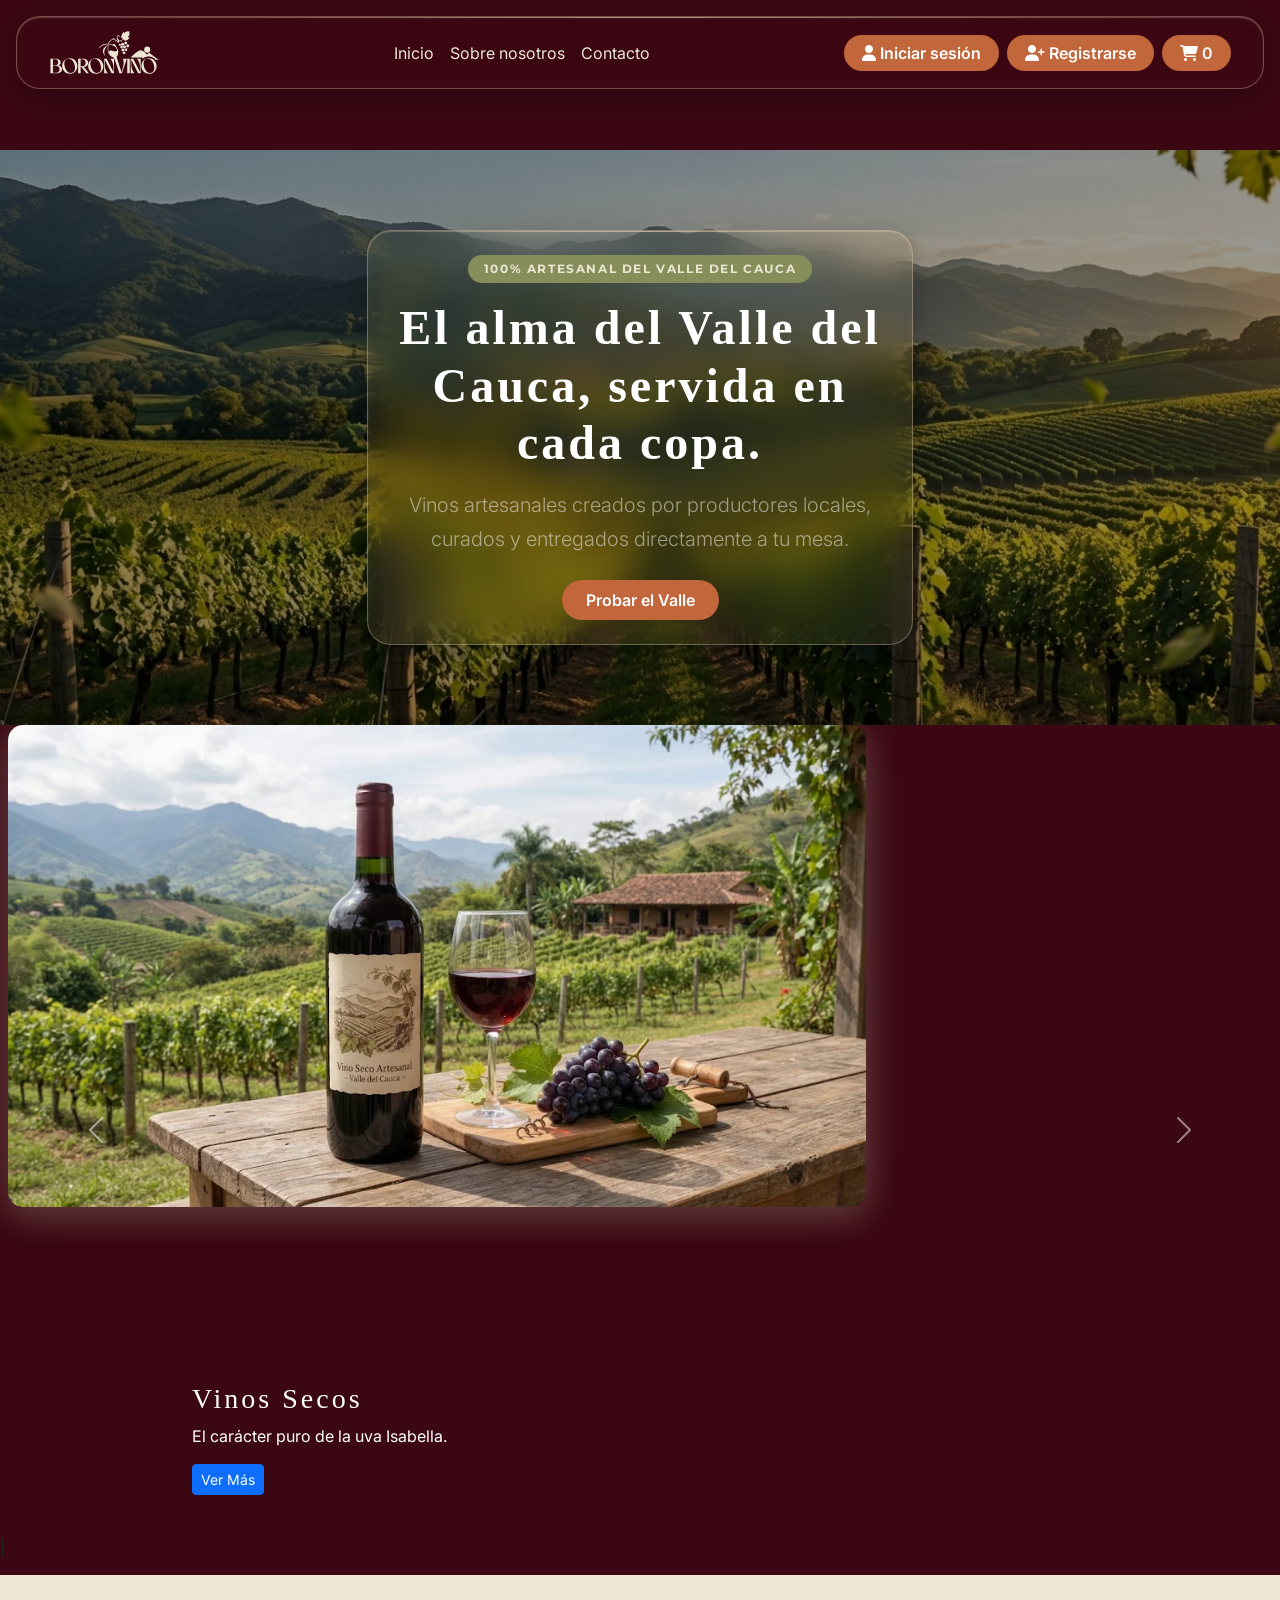
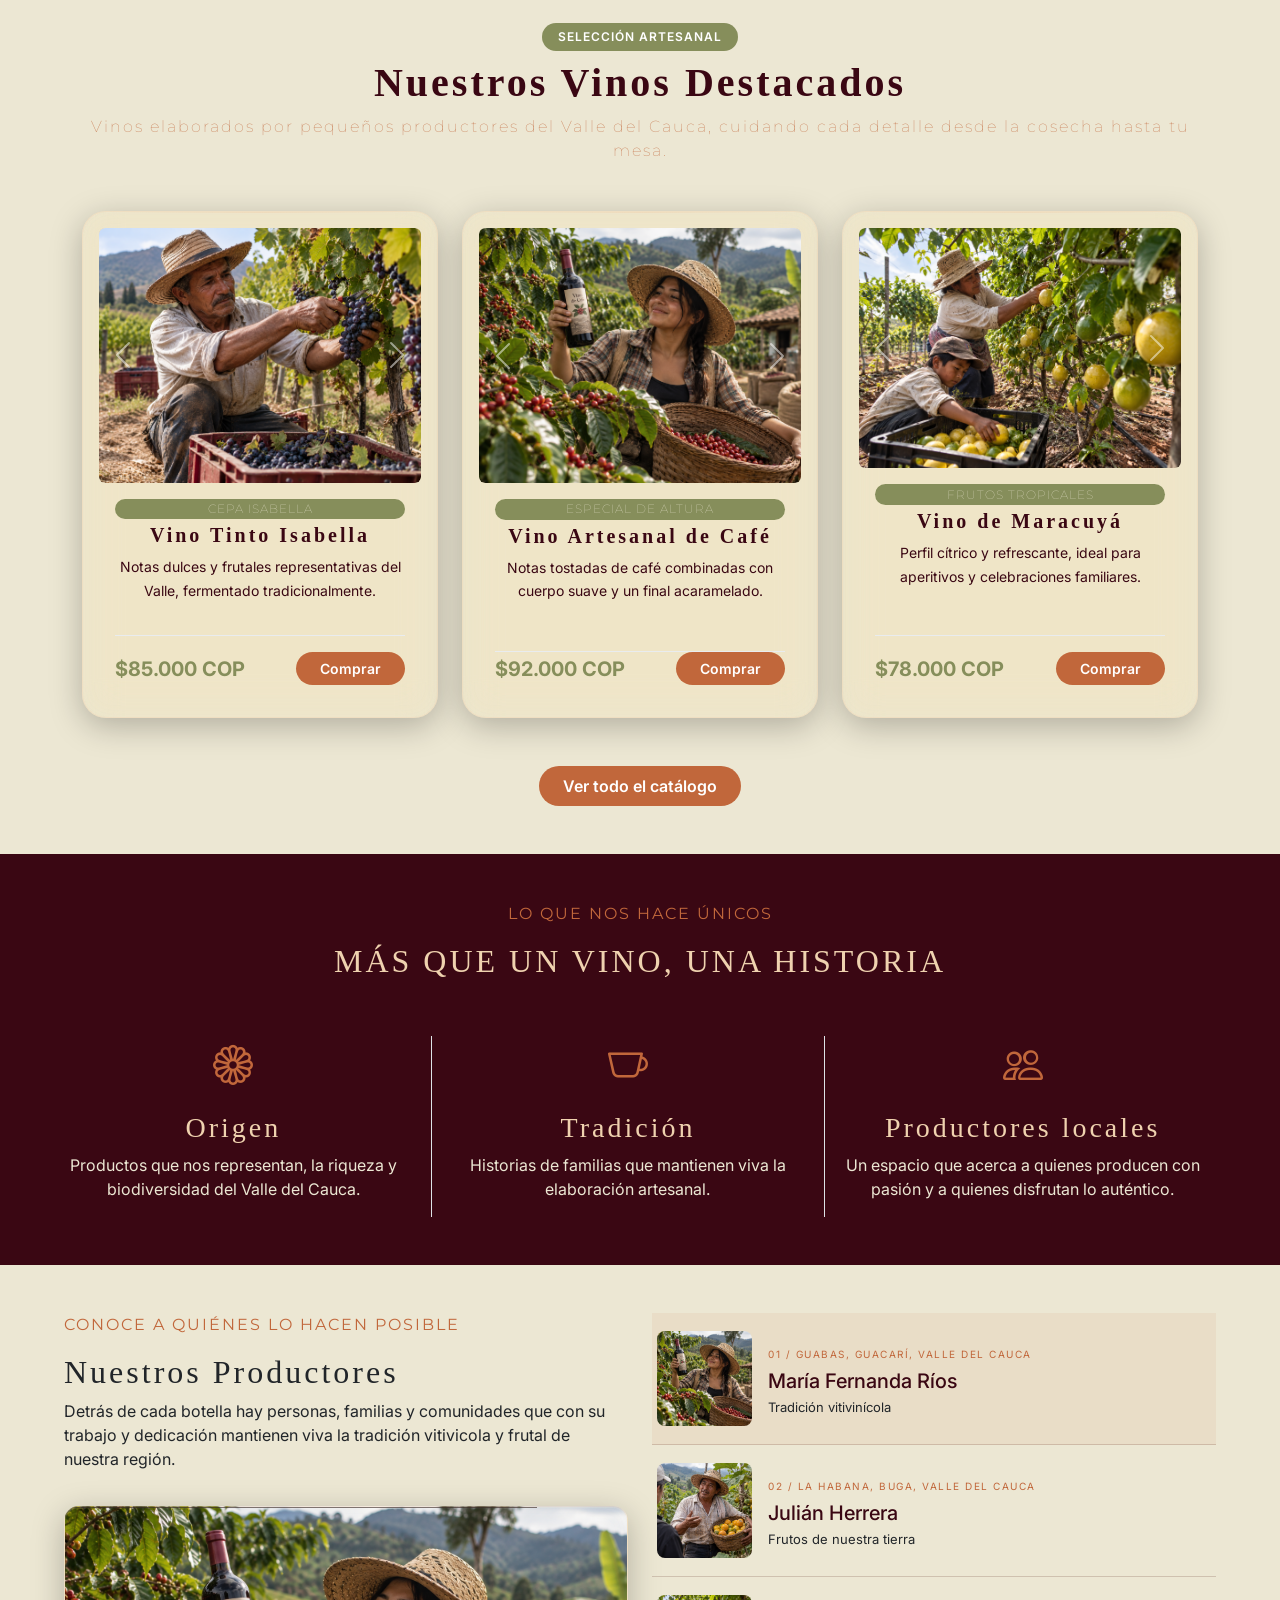
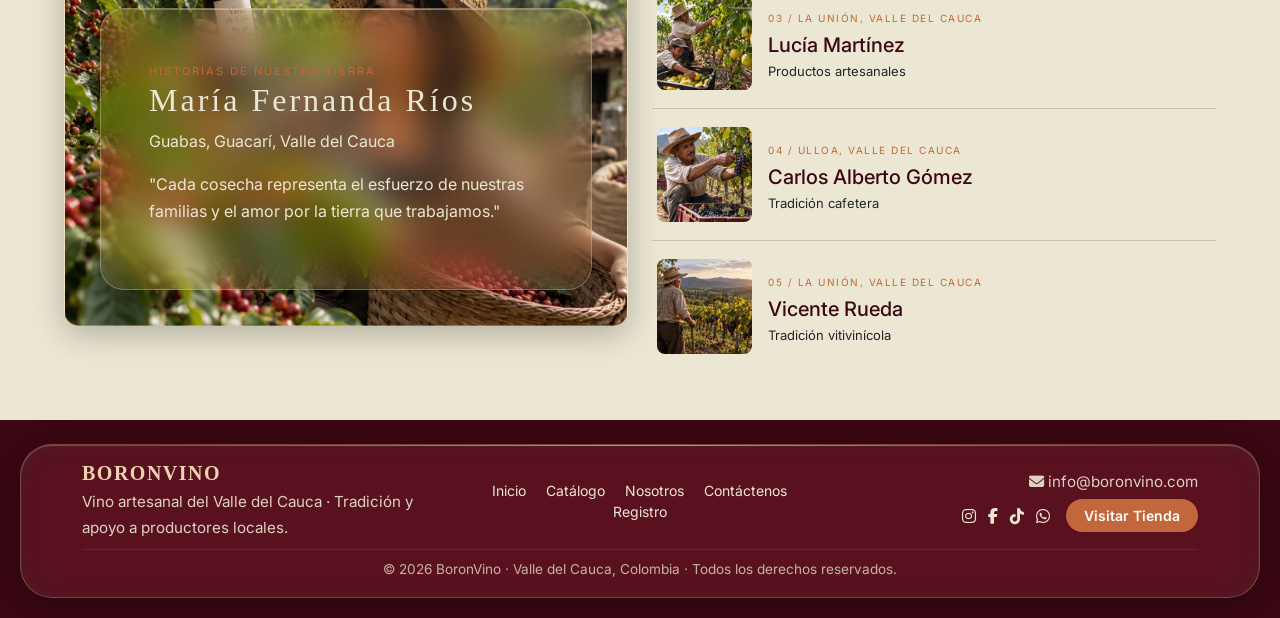
==== commit 9612a73e: "trayendo backup" ====
--- a/index.html
+++ b/index.html
@@ -130,16 +130,16 @@
         <section>
 
             <!-- Carrusel para imagenes principales de Categorias -->
-            <div id="carruselVinos" class="carousel slide carrusel-valle" data-bs-ride="carousel">
+            <div id="carruselVinos" class="carousel slide  carrusel-valle" data-bs-ride="carousel">
                 <div class="carousel-inner">
 
                     <!-- Cat: Vinos Secos -->
-                    <div class="carousel-item active">
+                    <div class="carousel-item text-center active">
                         <div class="categ-vino mx-2">
                             <img src="assets/imagenes/images-categorias-inicio/vino_seco_banner.webp"
                                 class="d-block w-100" alt="Vinos Secos">
                             <div class="carousel-caption text-start">
-                                <h5>Vinos Secos</h5>
+                                <h3>Vinos Secos</h3>
                                 <p>El carácter puro de la uva Isabella.</p>
                                 <a href="#" class="btn btn-primary btn-sm">Ver Más</a>
                             </div>
@@ -147,12 +147,12 @@
                     </div>
 
                     <!-- Cat: Vinos Semisecos -->
-                    <div class="carousel-item">
+                    <div class="carousel-item text-center">
                         <div class="categ-vino mx-2">
                             <img src="assets/imagenes/images-categorias-inicio/vino_semiseco_banner.webp"
                                 class="d-block w-100" alt="Vinos Semisecos">
                             <div class="carousel-caption text-start">
-                                <h5>Vinos Semisecos</h5>
+                                <h3>Vinos Semisecos</h3>
                                 <p>Equilibrio perfecto de acidez y dulzor.</p>
                                 <a href="#" class="btn btn-primary btn-sm">Ver Más</a>
                             </div>
@@ -160,12 +160,12 @@
                     </div>
 
                     <!-- Cat: Vinos Dulces / Abocados -->
-                    <div class="carousel-item">
+                    <div class="carousel-item text-center">
                         <div class="categ-vino mx-2">
                             <img src="assets/imagenes/images-categorias-inicio/vino_dulce_banner.webp"
                                 class="d-block w-100" alt="Vinos Dulces">
                             <div class="carousel-caption text-start">
-                                <h5>Vinos Dulces / Abocados</h5>
+                                <h3>Vinos Dulces / Abocados</h3>
                                 <p>La tradición más suave del Valle.</p>
                                 <a href="#" class="btn btn-primary btn-sm">Ver Más</a>
                             </div>
@@ -173,12 +173,12 @@
                     </div>
 
                     <!-- Cat: Vinos de Frutas Tropicales y Cítricas -->
-                    <div class="carousel-item">
+                    <div class="carousel-item text-center">
                         <div class="categ-vino mx-2">
                             <img src="assets/imagenes/images-categorias-inicio/vino_citrico_banner.webp"
                                 class="d-block w-100" alt="Vinos Dulces">
                             <div class="carousel-caption text-start">
-                                <h5>Vinos de Frutas Tropicales y Cítricas</h5>
+                                <h3>Vinos de Frutas Tropicales y Cítricas</h3>
                                 <p>La tradición más suave del Valle.</p>
                                 <a href="#" class="btn btn-primary btn-sm">Ver Más</a>
                             </div>
--- a/assets/styles.css
+++ b/assets/styles.css
@@ -314,6 +314,11 @@
   transform: scale(1.03);
 }
 /* ESTILOS PARA EL CARRUSEL (ANDRES) SOBRE NOSOTROSS*/
+
+.categ-vino {
+  height: 90vh;
+  width: 67vw;
+}
 
 .carousel-item img {
   object-fit: contain;
